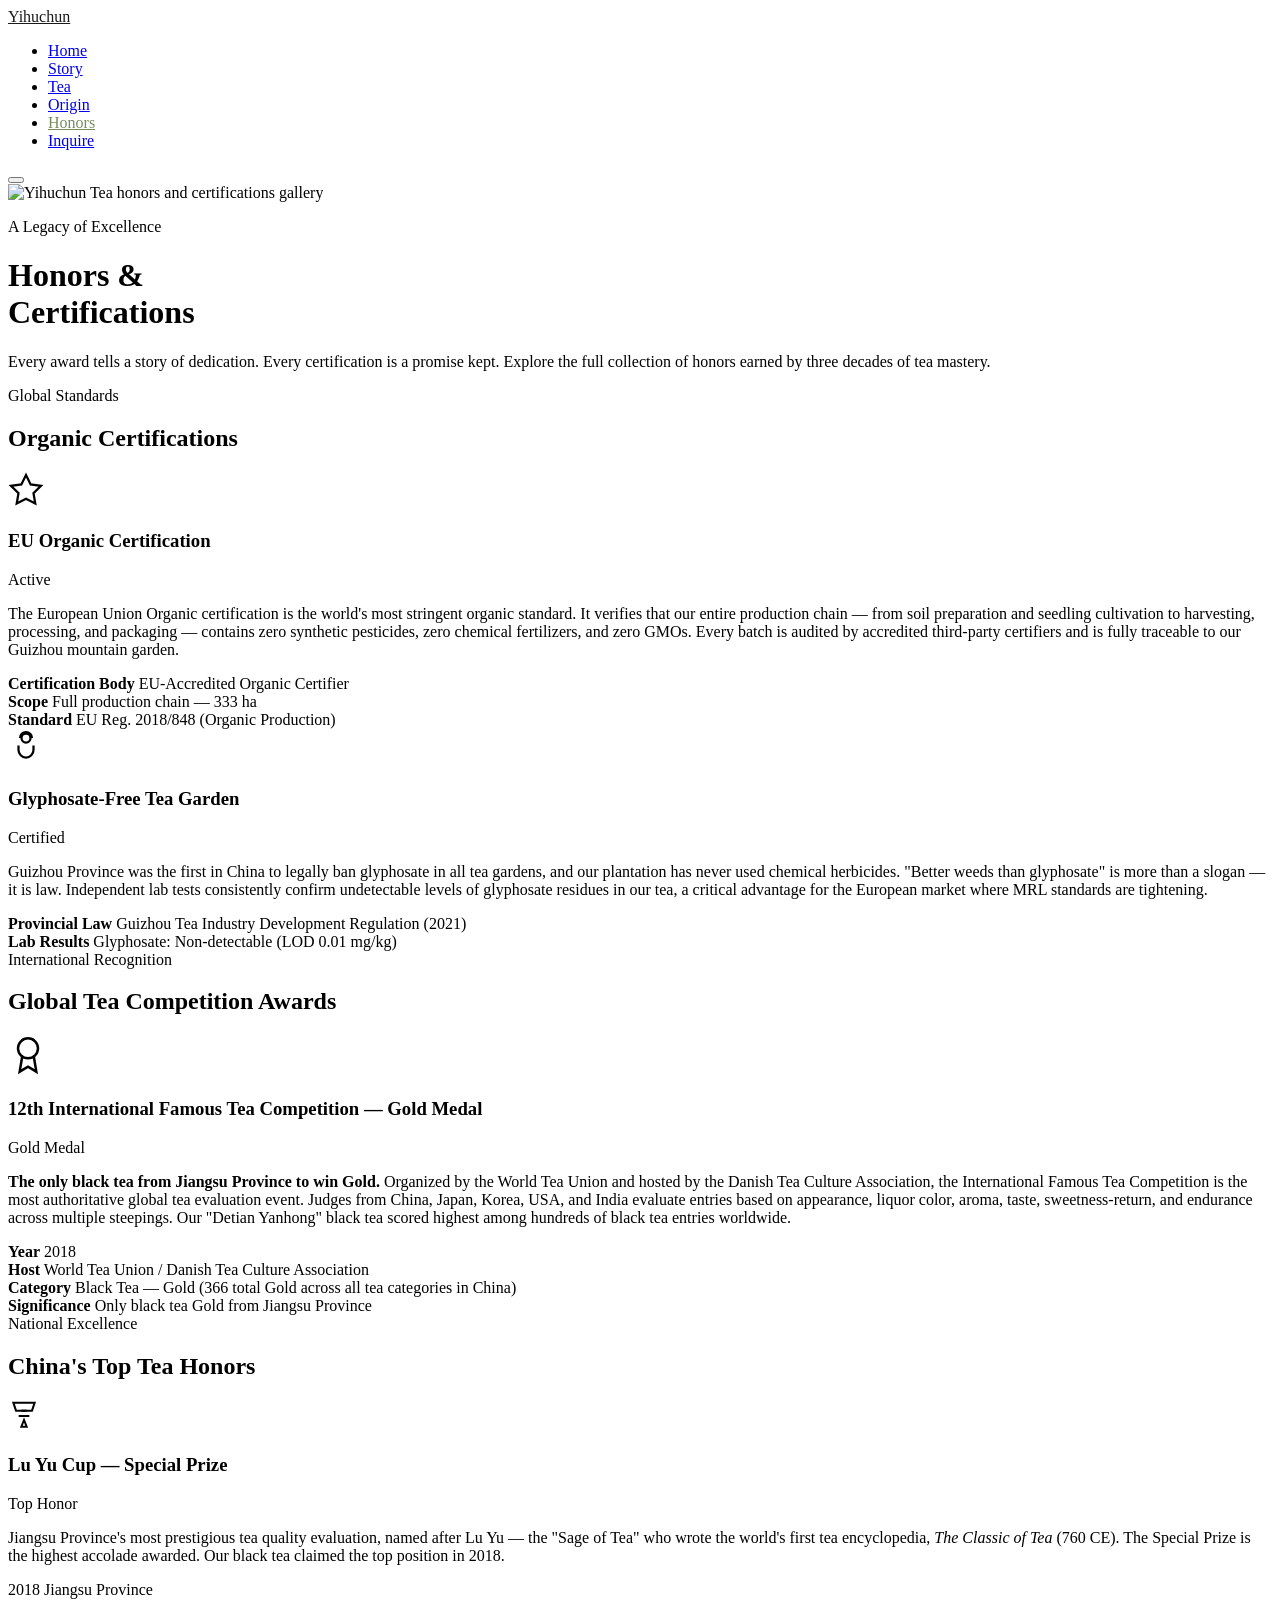
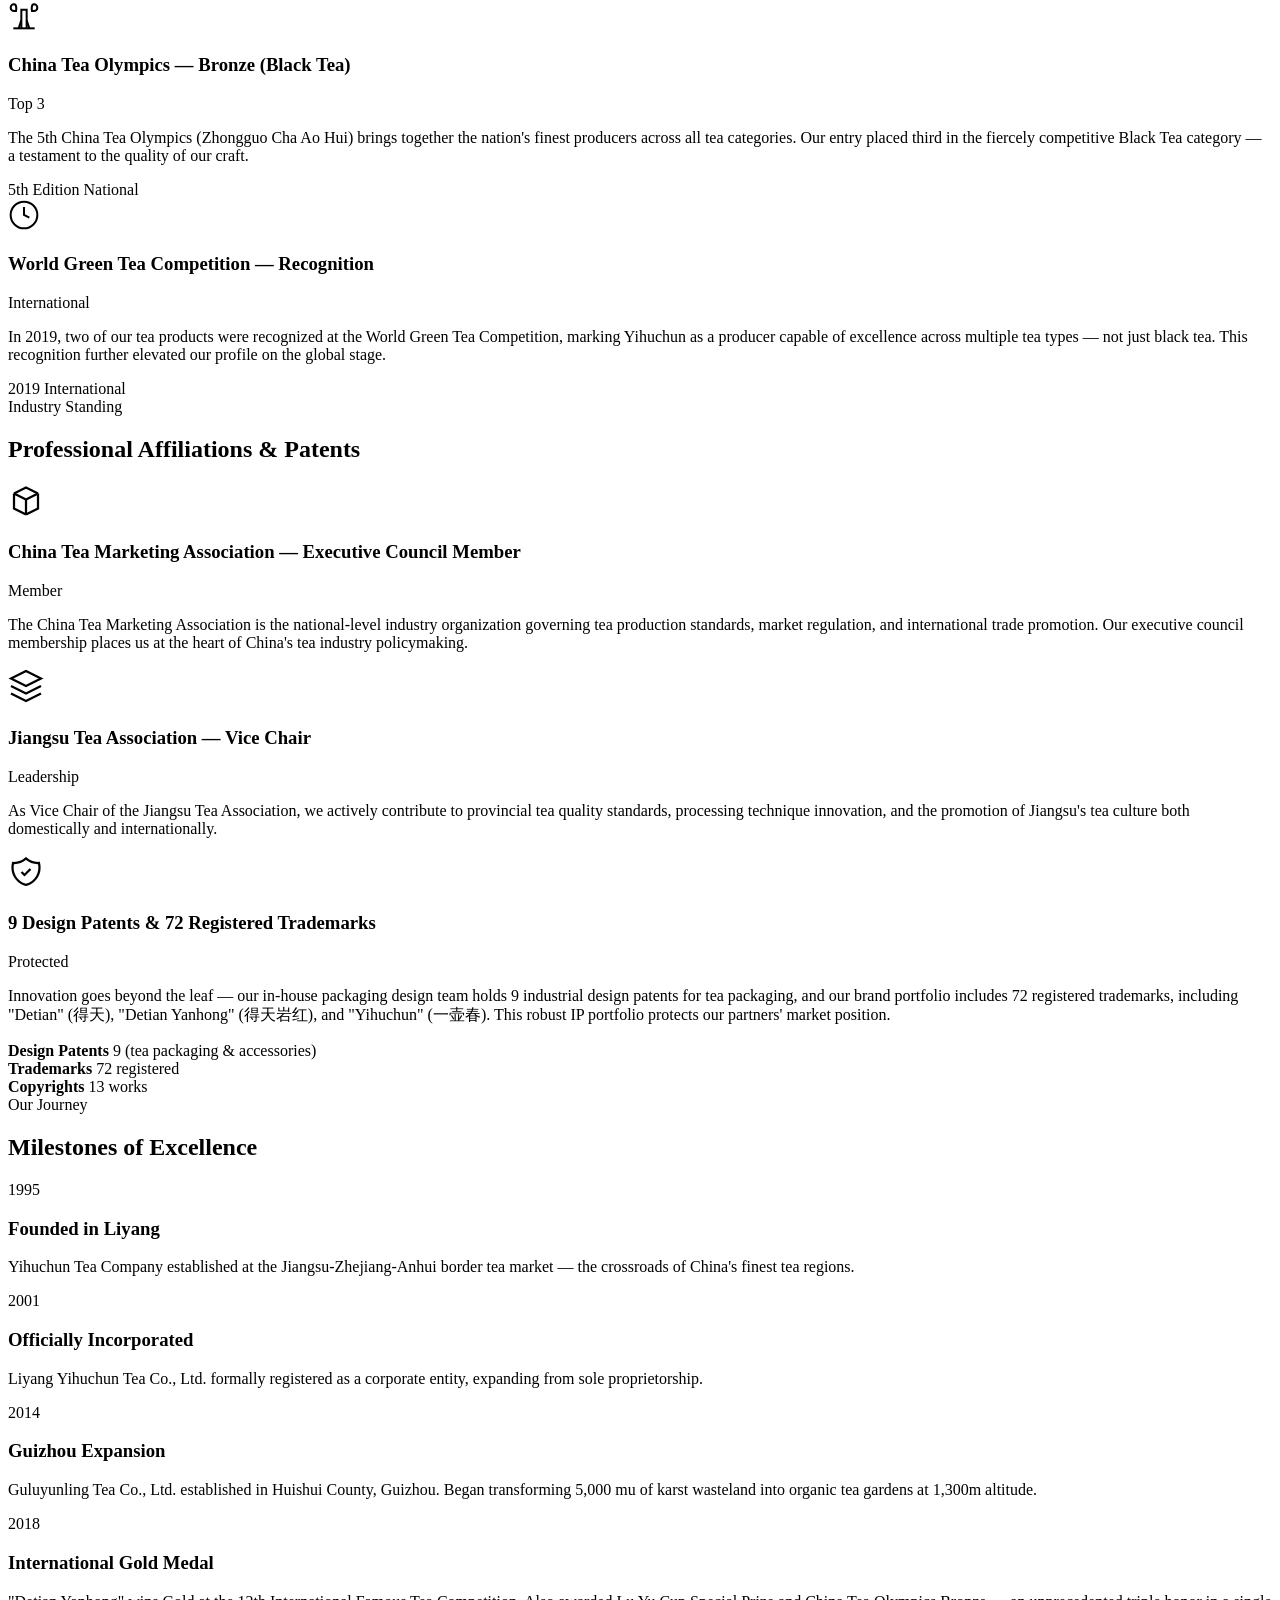
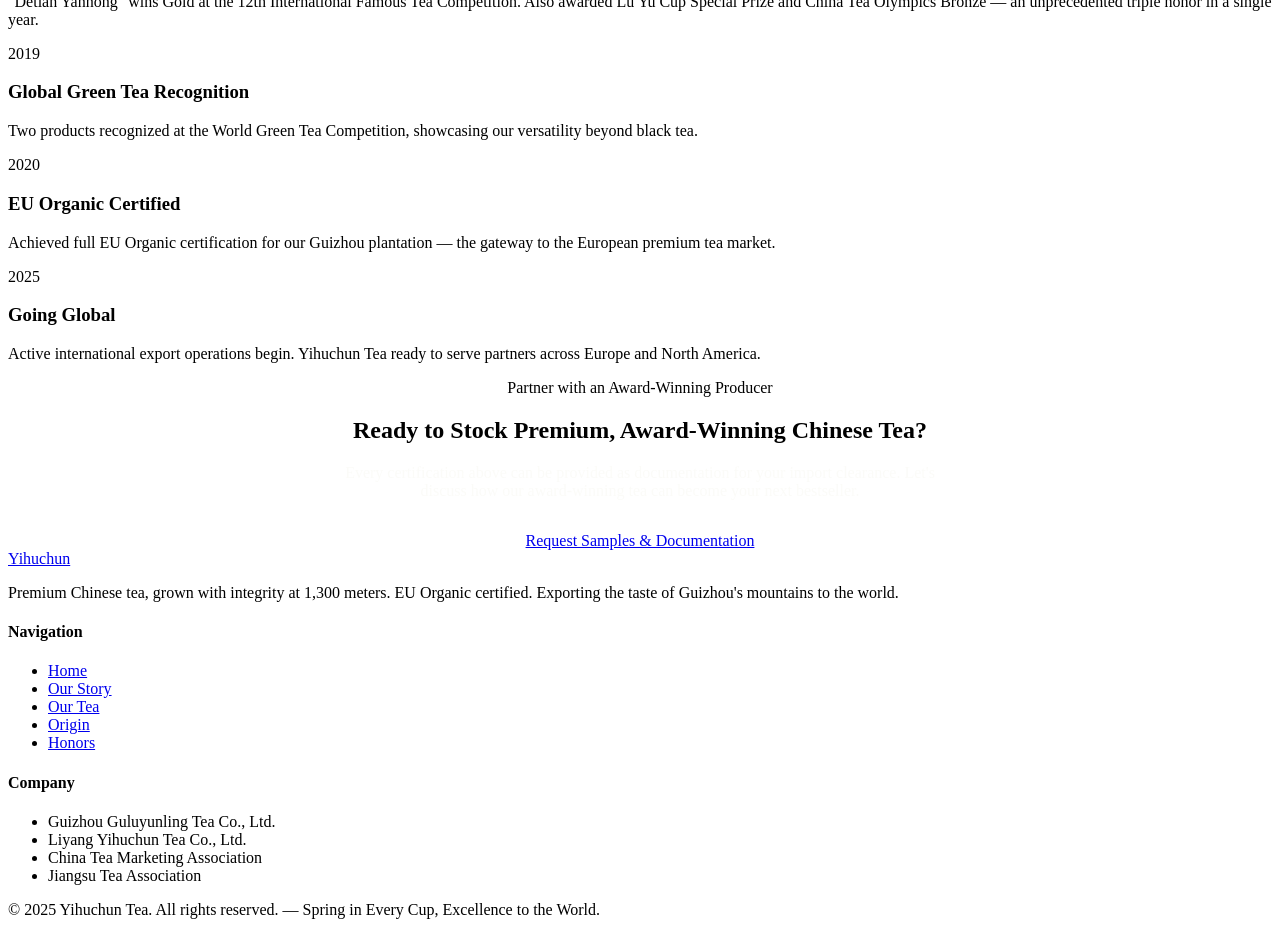
==== honors.html @ a0cab7ed "Add honors page" ====
<!DOCTYPE html>
<html lang="en">
<head>
  <meta charset="UTF-8">
  <meta name="viewport" content="width=device-width, initial-scale=1.0">
  <meta name="description" content="Yihuchun Tea — Honors, Certifications, and Awards. EU Organic certified, International Gold Medal winner, and more.">
  <title>Honors & Certifications | Yihuchun Tea</title>
  <link rel="preconnect" href="https://fonts.googleapis.com">
  <link rel="preconnect" href="https://fonts.gstatic.com" crossorigin>
  <link href="https://fonts.googleapis.com/css2?family=Cormorant+Garamond:ital,wght@0,400;0,600;0,700;1,400&family=Outfit:wght@300;400;500;600&display=swap" rel="stylesheet">
  <link rel="stylesheet" href="css/styles.css">
  <link rel="stylesheet" href="css/honors.css">
</head>
<body class="page-honors">

  <!-- Navigation -->
  <nav class="nav scrolled" id="nav">
    <div class="nav-inner">
      <a href="index.html" class="nav-logo" style="color:#1a1a18;">Yihuchun</a>
      <ul class="nav-links">
        <li><a href="index.html">Home</a></li>
        <li><a href="index.html#story">Story</a></li>
        <li><a href="index.html#product">Tea</a></li>
        <li><a href="index.html#origin">Origin</a></li>
        <li><a href="honors.html" style="color:#788c5d;">Honors</a></li>
        <li><a href="index.html#contact" class="nav-cta">Inquire</a></li>
      </ul>
      <button class="nav-toggle" id="navToggle" aria-label="Toggle menu" style="--toggle-color:#1a1a18;">
        <span></span><span></span><span></span>
      </button>
    </div>
  </nav>

  <!-- Page Header -->
  <header class="honors-hero">
    <div class="honors-hero-bg">
      <img src="assets/images/honors-gallery.jpg" alt="Yihuchun Tea honors and certifications gallery" class="honors-hero-img">
    </div>
    <div class="honors-hero-overlay"></div>
    <div class="container honors-hero-content">
      <p class="section-label light">A Legacy of Excellence</p>
      <h1>Honors &amp;<br>Certifications</h1>
      <p class="honors-hero-sub">Every award tells a story of dedication. Every certification is a promise kept. Explore the full collection of honors earned by three decades of tea mastery.</p>
    </div>
  </header>

  <!-- Section 1: Organic Certifications -->
  <section class="section">
    <div class="container">
      <div class="section-label">Global Standards</div>
      <h2 class="section-title">Organic Certifications</h2>

      <div class="honor-detail">
        <div class="honor-detail-badge badge-eu">
          <svg width="36" height="36" viewBox="0 0 24 24" fill="none" stroke="currentColor" stroke-width="1.5"><path d="M12 2l3.09 6.26L22 9.27l-5 4.87 1.18 6.88L12 17.77l-6.18 3.25L7 14.14 2 9.27l6.91-1.01L12 2z"/></svg>
        </div>
        <div class="honor-detail-body">
          <div class="honor-detail-header">
            <h3>EU Organic Certification</h3>
            <span class="honor-status active">Active</span>
          </div>
          <p class="honor-detail-desc">The European Union Organic certification is the world's most stringent organic standard. It verifies that our entire production chain — from soil preparation and seedling cultivation to harvesting, processing, and packaging — contains zero synthetic pesticides, zero chemical fertilizers, and zero GMOs. Every batch is audited by accredited third-party certifiers and is fully traceable to our Guizhou mountain garden.</p>
          <div class="honor-detail-meta">
            <div class="honor-meta-item">
              <strong>Certification Body</strong>
              <span>EU-Accredited Organic Certifier</span>
            </div>
            <div class="honor-meta-item">
              <strong>Scope</strong>
              <span>Full production chain — 333 ha</span>
            </div>
            <div class="honor-meta-item">
              <strong>Standard</strong>
              <span>EU Reg. 2018/848 (Organic Production)</span>
            </div>
          </div>
        </div>
      </div>

      <div class="honor-detail">
        <div class="honor-detail-badge badge-leaf">
          <svg width="36" height="36" viewBox="0 0 24 24" fill="none" stroke="currentColor" stroke-width="1.5"><path d="M7 11v3a5 5 0 005 5v0a5 5 0 005-5v-3"/><path d="M12 19v0"/><circle cx="12" cy="6" r="3"/><path d="M8 6c0-2.2 1.8-4 4-4s4 1.8 4 4"/></svg>
        </div>
        <div class="honor-detail-body">
          <div class="honor-detail-header">
            <h3>Glyphosate-Free Tea Garden</h3>
            <span class="honor-status active">Certified</span>
          </div>
          <p class="honor-detail-desc">Guizhou Province was the first in China to legally ban glyphosate in all tea gardens, and our plantation has never used chemical herbicides. "Better weeds than glyphosate" is more than a slogan — it is law. Independent lab tests consistently confirm undetectable levels of glyphosate residues in our tea, a critical advantage for the European market where MRL standards are tightening.</p>
          <div class="honor-detail-meta">
            <div class="honor-meta-item">
              <strong>Provincial Law</strong>
              <span>Guizhou Tea Industry Development Regulation (2021)</span>
            </div>
            <div class="honor-meta-item">
              <strong>Lab Results</strong>
              <span>Glyphosate: Non-detectable (LOD 0.01 mg/kg)</span>
            </div>
          </div>
        </div>
      </div>
    </div>
  </section>

  <!-- Section 2: International Awards -->
  <section class="section section-alt">
    <div class="container">
      <div class="section-label">International Recognition</div>
      <h2 class="section-title">Global Tea Competition Awards</h2>

      <div class="honor-detail honor-detail-featured">
        <div class="honor-detail-badge badge-gold-lg">
          <svg width="40" height="40" viewBox="0 0 24 24" fill="none" stroke="currentColor" stroke-width="1.5"><circle cx="12" cy="8" r="6"/><path d="M15.477 12.89L17 22l-5-3-5 3 1.523-9.11"/></svg>
        </div>
        <div class="honor-detail-body">
          <div class="honor-detail-header">
            <h3>12th International Famous Tea Competition — Gold Medal</h3>
            <span class="honor-status gold">Gold Medal</span>
          </div>
          <p class="honor-detail-desc"><strong>The only black tea from Jiangsu Province to win Gold.</strong> Organized by the World Tea Union and hosted by the Danish Tea Culture Association, the International Famous Tea Competition is the most authoritative global tea evaluation event. Judges from China, Japan, Korea, USA, and India evaluate entries based on appearance, liquor color, aroma, taste, sweetness-return, and endurance across multiple steepings. Our "Detian Yanhong" black tea scored highest among hundreds of black tea entries worldwide.</p>
          <div class="honor-detail-meta">
            <div class="honor-meta-item">
              <strong>Year</strong>
              <span>2018</span>
            </div>
            <div class="honor-meta-item">
              <strong>Host</strong>
              <span>World Tea Union / Danish Tea Culture Association</span>
            </div>
            <div class="honor-meta-item">
              <strong>Category</strong>
              <span>Black Tea — Gold (366 total Gold across all tea categories in China)</span>
            </div>
            <div class="honor-meta-item">
              <strong>Significance</strong>
              <span>Only black tea Gold from Jiangsu Province</span>
            </div>
          </div>
        </div>
      </div>
    </div>
  </section>

  <!-- Section 3: National Awards -->
  <section class="section">
    <div class="container">
      <div class="section-label">National Excellence</div>
      <h2 class="section-title">China's Top Tea Honors</h2>

      <div class="honors-grid">
        <!-- Lu Yu Cup -->
        <div class="honor-card">
          <div class="honor-card-icon jade">
            <svg width="32" height="32" viewBox="0 0 24 24" fill="none" stroke="currentColor" stroke-width="1.5"><path d="M12 15l-2 5h4l-2-5z"/><path d="M8 12h8"/><path d="M10 8h4"/><path d="M20 2H4l2 6h12l2-6z"/></svg>
          </div>
          <h3>Lu Yu Cup — Special Prize</h3>
          <div class="honor-card-badge">Top Honor</div>
          <p>Jiangsu Province's most prestigious tea quality evaluation, named after Lu Yu — the "Sage of Tea" who wrote the world's first tea encyclopedia, <em>The Classic of Tea</em> (760 CE). The Special Prize is the highest accolade awarded. Our black tea claimed the top position in 2018.</p>
          <div class="honor-card-footer">
            <span>2018</span>
            <span>Jiangsu Province</span>
          </div>
        </div>

        <!-- China Tea Olympics -->
        <div class="honor-card">
          <div class="honor-card-icon bronze">
            <svg width="32" height="32" viewBox="0 0 24 24" fill="none" stroke="currentColor" stroke-width="1.5"><path d="M6 9H4.5a2.5 2.5 0 010-5C7 4 6 9 6 9z"/><path d="M18 9h1.5a2.5 2.5 0 000-5C17 4 18 9 18 9z"/><path d="M4 22h16"/><path d="M10 22V8h4v14"/><path d="M8 22l2-6"/><path d="M16 22l-2-6"/></svg>
          </div>
          <h3>China Tea Olympics — Bronze (Black Tea)</h3>
          <div class="honor-card-badge">Top 3</div>
          <p>The 5th China Tea Olympics (Zhongguo Cha Ao Hui) brings together the nation's finest producers across all tea categories. Our entry placed third in the fiercely competitive Black Tea category — a testament to the quality of our craft.</p>
          <div class="honor-card-footer">
            <span>5th Edition</span>
            <span>National</span>
          </div>
        </div>

        <!-- World Green Tea Competition -->
        <div class="honor-card">
          <div class="honor-card-icon gold">
            <svg width="32" height="32" viewBox="0 0 24 24" fill="none" stroke="currentColor" stroke-width="1.5"><circle cx="12" cy="12" r="10"/><path d="M12 6v6l4 2"/></svg>
          </div>
          <h3>World Green Tea Competition — Recognition</h3>
          <div class="honor-card-badge">International</div>
          <p>In 2019, two of our tea products were recognized at the World Green Tea Competition, marking Yihuchun as a producer capable of excellence across multiple tea types — not just black tea. This recognition further elevated our profile on the global stage.</p>
          <div class="honor-card-footer">
            <span>2019</span>
            <span>International</span>
          </div>
        </div>
      </div>
    </div>
  </section>

  <!-- Section 4: Industry & Institution -->
  <section class="section section-alt">
    <div class="container">
      <div class="section-label">Industry Standing</div>
      <h2 class="section-title">Professional Affiliations & Patents</h2>

      <div class="honor-detail">
        <div class="honor-detail-badge badge-gold">
          <svg width="36" height="36" viewBox="0 0 24 24" fill="none" stroke="currentColor" stroke-width="1.5"><path d="M20 7l-8-4-8 4m16 0l-8 4m8-4v10l-8 4m0-10L4 7m8 4v10M4 7v10l8 4"/></svg>
        </div>
        <div class="honor-detail-body">
          <div class="honor-detail-header">
            <h3>China Tea Marketing Association — Executive Council Member</h3>
            <span class="honor-status active">Member</span>
          </div>
          <p class="honor-detail-desc">The China Tea Marketing Association is the national-level industry organization governing tea production standards, market regulation, and international trade promotion. Our executive council membership places us at the heart of China's tea industry policymaking.</p>
        </div>
      </div>

      <div class="honor-detail">
        <div class="honor-detail-badge badge-gold">
          <svg width="36" height="36" viewBox="0 0 24 24" fill="none" stroke="currentColor" stroke-width="1.5"><path d="M12 2L2 7l10 5 10-5-10-5z"/><path d="M2 17l10 5 10-5"/><path d="M2 12l10 5 10-5"/></svg>
        </div>
        <div class="honor-detail-body">
          <div class="honor-detail-header">
            <h3>Jiangsu Tea Association — Vice Chair</h3>
            <span class="honor-status active">Leadership</span>
          </div>
          <p class="honor-detail-desc">As Vice Chair of the Jiangsu Tea Association, we actively contribute to provincial tea quality standards, processing technique innovation, and the promotion of Jiangsu's tea culture both domestically and internationally.</p>
        </div>
      </div>

      <div class="honor-detail">
        <div class="honor-detail-badge badge-bronze">
          <svg width="36" height="36" viewBox="0 0 24 24" fill="none" stroke="currentColor" stroke-width="1.5"><path d="M9 12l2 2 4-4m5.618-4.016A11.955 11.955 0 0112 2.944a11.955 11.955 0 01-8.618 3.04A12.02 12.02 0 003 9c0 5.591 3.824 10.29 9 11.622 5.176-1.332 9-6.03 9-11.622 0-1.042-.133-2.052-.382-3.016z"/></svg>
        </div>
        <div class="honor-detail-body">
          <div class="honor-detail-header">
            <h3>9 Design Patents &amp; 72 Registered Trademarks</h3>
            <span class="honor-status active">Protected</span>
          </div>
          <p class="honor-detail-desc">Innovation goes beyond the leaf — our in-house packaging design team holds 9 industrial design patents for tea packaging, and our brand portfolio includes 72 registered trademarks, including "Detian" (得天), "Detian Yanhong" (得天岩红), and "Yihuchun" (一壶春). This robust IP portfolio protects our partners' market position.</p>
          <div class="honor-detail-meta">
            <div class="honor-meta-item">
              <strong>Design Patents</strong>
              <span>9 (tea packaging &amp; accessories)</span>
            </div>
            <div class="honor-meta-item">
              <strong>Trademarks</strong>
              <span>72 registered</span>
            </div>
            <div class="honor-meta-item">
              <strong>Copyrights</strong>
              <span>13 works</span>
            </div>
          </div>
        </div>
      </div>
    </div>
  </section>

  <!-- Section 5: Recognition Timeline -->
  <section class="section">
    <div class="container">
      <div class="section-label">Our Journey</div>
      <h2 class="section-title">Milestones of Excellence</h2>

      <div class="timeline">
        <div class="timeline-item">
          <div class="timeline-year">1995</div>
          <div class="timeline-dot"></div>
          <div class="timeline-content">
            <h3>Founded in Liyang</h3>
            <p>Yihuchun Tea Company established at the Jiangsu-Zhejiang-Anhui border tea market — the crossroads of China's finest tea regions.</p>
          </div>
        </div>
        <div class="timeline-item">
          <div class="timeline-year">2001</div>
          <div class="timeline-dot"></div>
          <div class="timeline-content">
            <h3>Officially Incorporated</h3>
            <p>Liyang Yihuchun Tea Co., Ltd. formally registered as a corporate entity, expanding from sole proprietorship.</p>
          </div>
        </div>
        <div class="timeline-item">
          <div class="timeline-year">2014</div>
          <div class="timeline-dot"></div>
          <div class="timeline-content">
            <h3>Guizhou Expansion</h3>
            <p>Guluyunling Tea Co., Ltd. established in Huishui County, Guizhou. Began transforming 5,000 mu of karst wasteland into organic tea gardens at 1,300m altitude.</p>
          </div>
        </div>
        <div class="timeline-item">
          <div class="timeline-year">2018</div>
          <div class="timeline-dot dot-gold"></div>
          <div class="timeline-content highlight">
            <h3>International Gold Medal</h3>
            <p>"Detian Yanhong" wins Gold at the 12th International Famous Tea Competition. Also awarded Lu Yu Cup Special Prize and China Tea Olympics Bronze — an unprecedented triple honor in a single year.</p>
          </div>
        </div>
        <div class="timeline-item">
          <div class="timeline-year">2019</div>
          <div class="timeline-dot"></div>
          <div class="timeline-content">
            <h3>Global Green Tea Recognition</h3>
            <p>Two products recognized at the World Green Tea Competition, showcasing our versatility beyond black tea.</p>
          </div>
        </div>
        <div class="timeline-item">
          <div class="timeline-year">2020</div>
          <div class="timeline-dot dot-green"></div>
          <div class="timeline-content highlight">
            <h3>EU Organic Certified</h3>
            <p>Achieved full EU Organic certification for our Guizhou plantation — the gateway to the European premium tea market.</p>
          </div>
        </div>
        <div class="timeline-item">
          <div class="timeline-year">2025</div>
          <div class="timeline-dot"></div>
          <div class="timeline-content">
            <h3>Going Global</h3>
            <p>Active international export operations begin. Yihuchun Tea ready to serve partners across Europe and North America.</p>
          </div>
        </div>
      </div>
    </div>
  </section>

  <!-- CTA -->
  <section class="section section-dark">
    <div class="container" style="text-align:center;">
      <div class="section-label light">Partner with an Award-Winning Producer</div>
      <h2 class="section-title light" style="max-width:none;">Ready to Stock Premium, Award-Winning Chinese Tea?</h2>
      <p style="color:rgba(250,249,245,0.7); max-width:600px; margin:0 auto 2rem;">Every certification above can be provided as documentation for your import clearance. Let's discuss how our award-winning tea can become your next bestseller.</p>
      <a href="index.html#contact" class="btn btn-primary">Request Samples & Documentation</a>
    </div>
  </section>

  <!-- Footer -->
  <footer class="footer">
    <div class="container">
      <div class="footer-grid">
        <div class="footer-brand">
          <a href="index.html" class="footer-logo">Yihuchun</a>
          <p>Premium Chinese tea, grown with integrity at 1,300 meters. EU Organic certified. Exporting the taste of Guizhou's mountains to the world.</p>
        </div>
        <div class="footer-links">
          <h4>Navigation</h4>
          <ul>
            <li><a href="index.html">Home</a></li>
            <li><a href="index.html#story">Our Story</a></li>
            <li><a href="index.html#product">Our Tea</a></li>
            <li><a href="index.html#origin">Origin</a></li>
            <li><a href="honors.html">Honors</a></li>
          </ul>
        </div>
        <div class="footer-links">
          <h4>Company</h4>
          <ul>
            <li>Guizhou Guluyunling Tea Co., Ltd.</li>
            <li>Liyang Yihuchun Tea Co., Ltd.</li>
            <li>China Tea Marketing Association</li>
            <li>Jiangsu Tea Association</li>
          </ul>
        </div>
      </div>
      <div class="footer-bottom">
        <p>&copy; 2025 Yihuchun Tea. All rights reserved. &mdash; Spring in Every Cup, Excellence to the World.</p>
      </div>
    </div>
  </footer>

  <script src="js/main.js"></script>
</body>
</html>
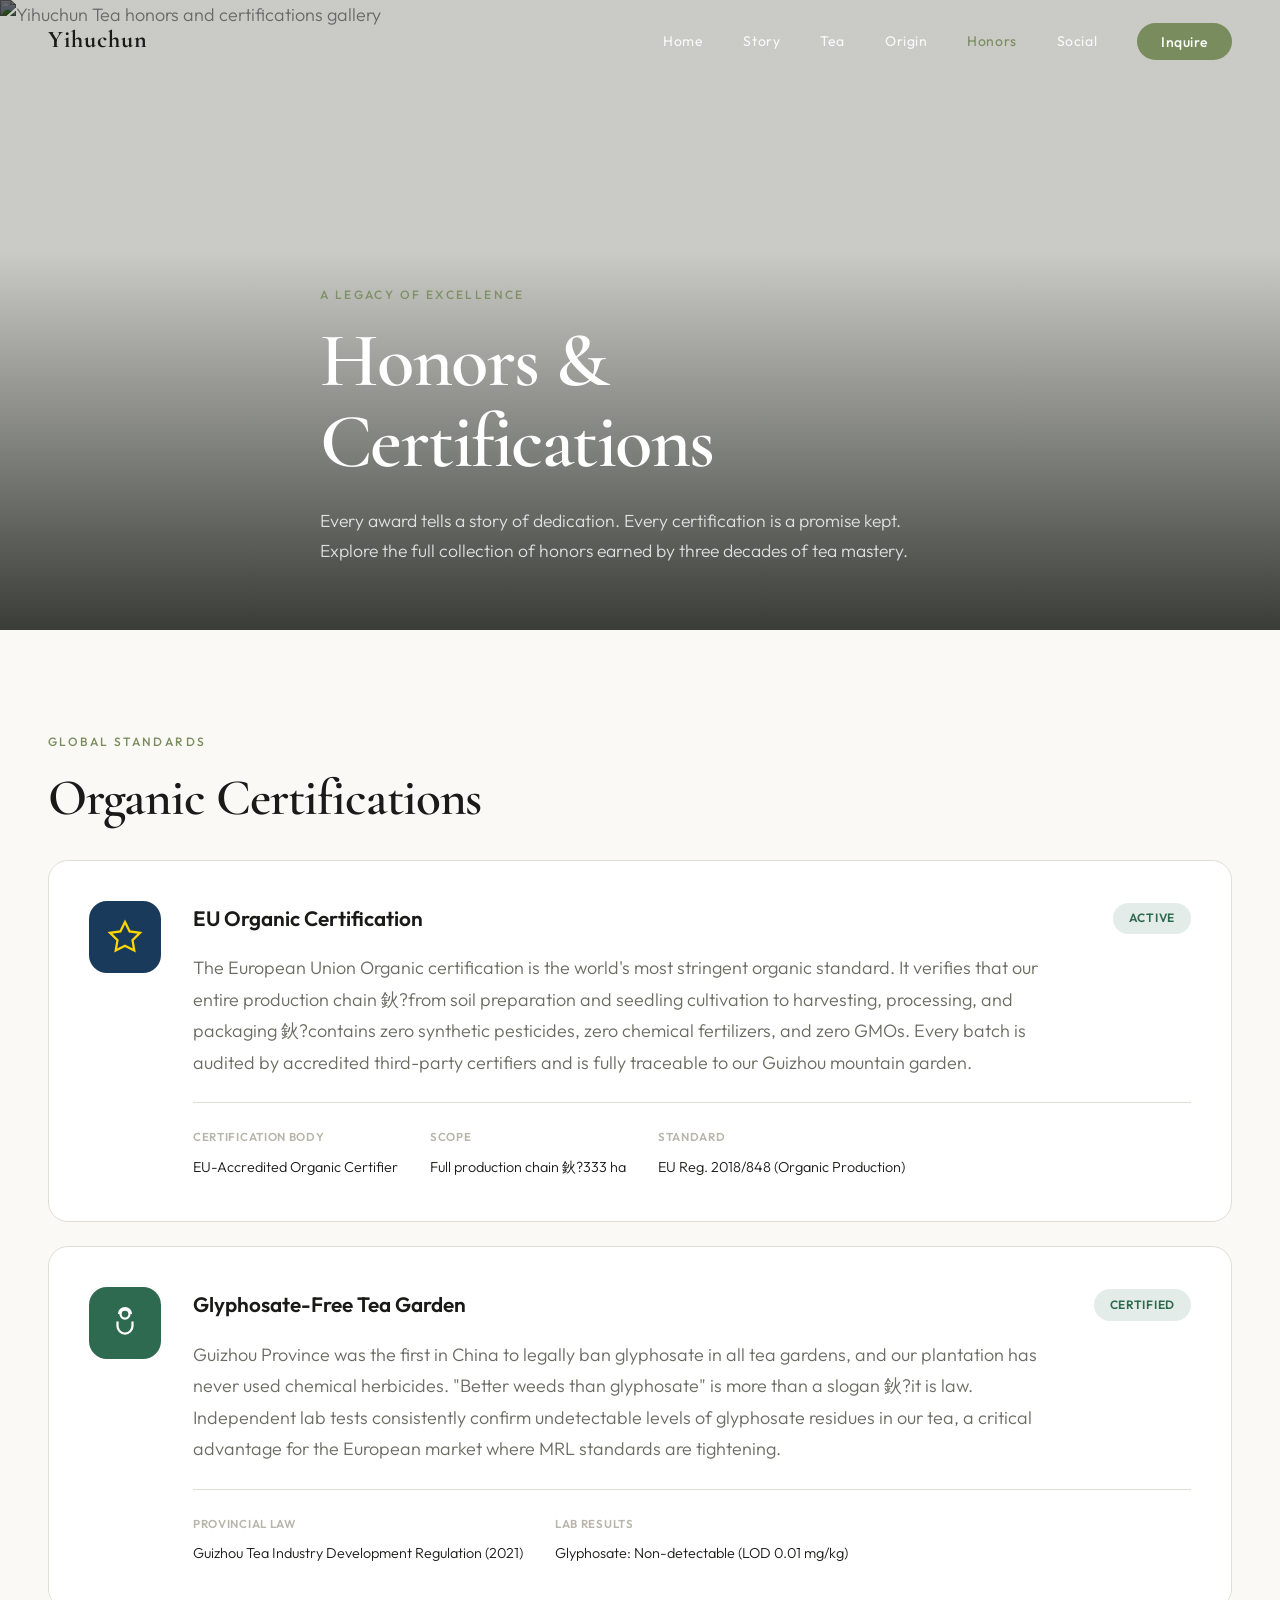
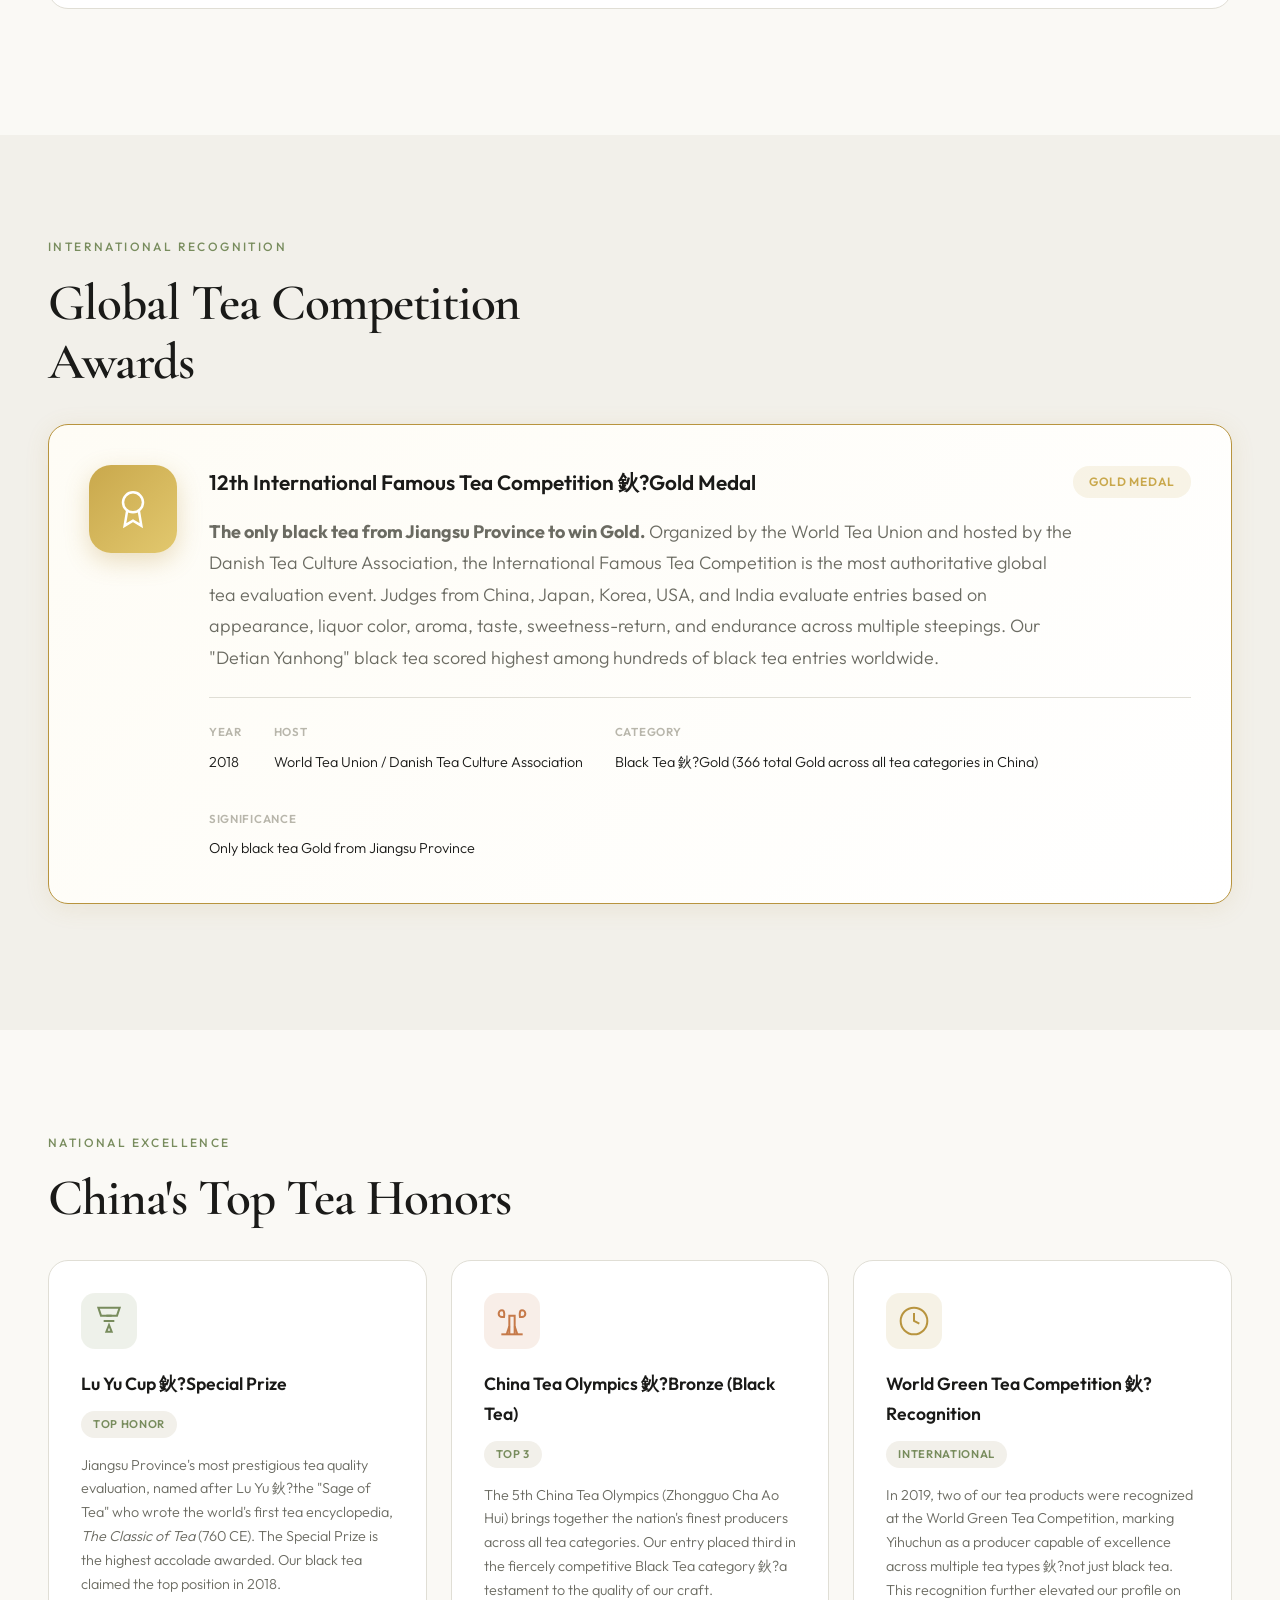
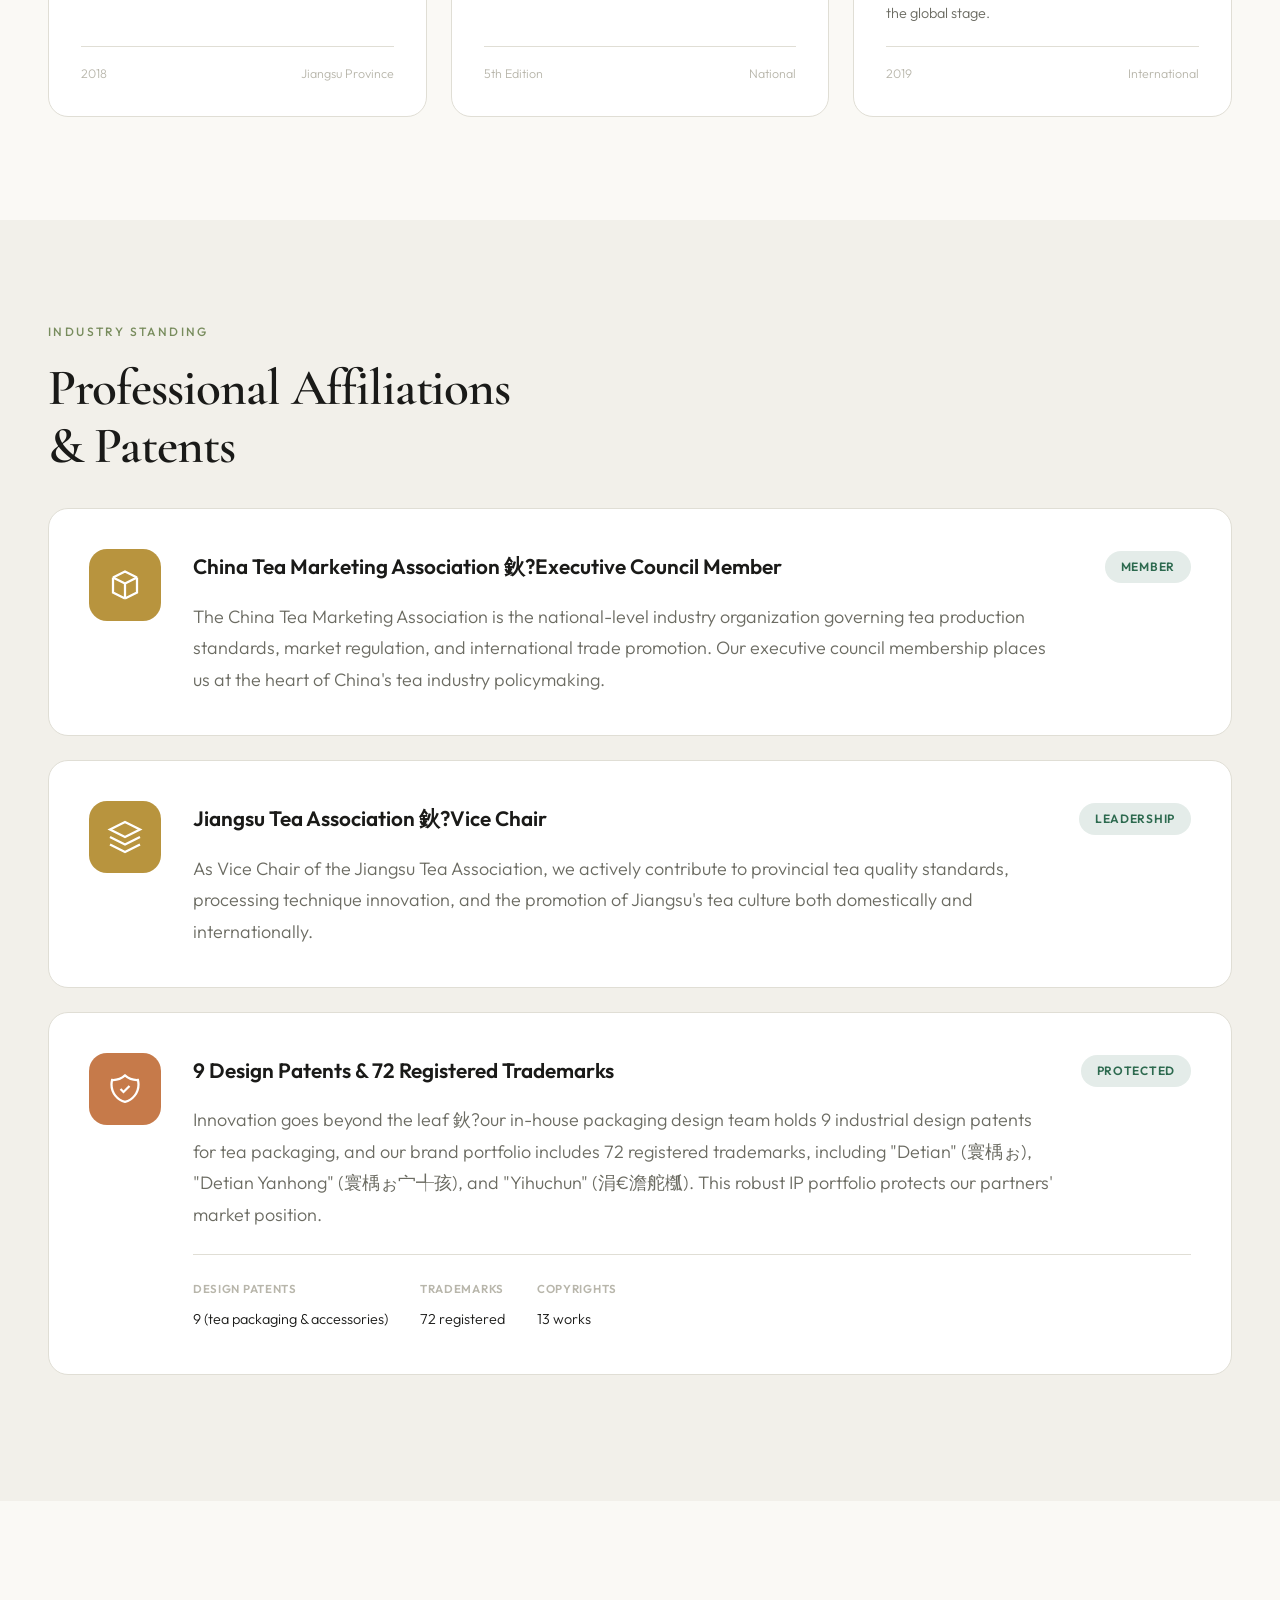
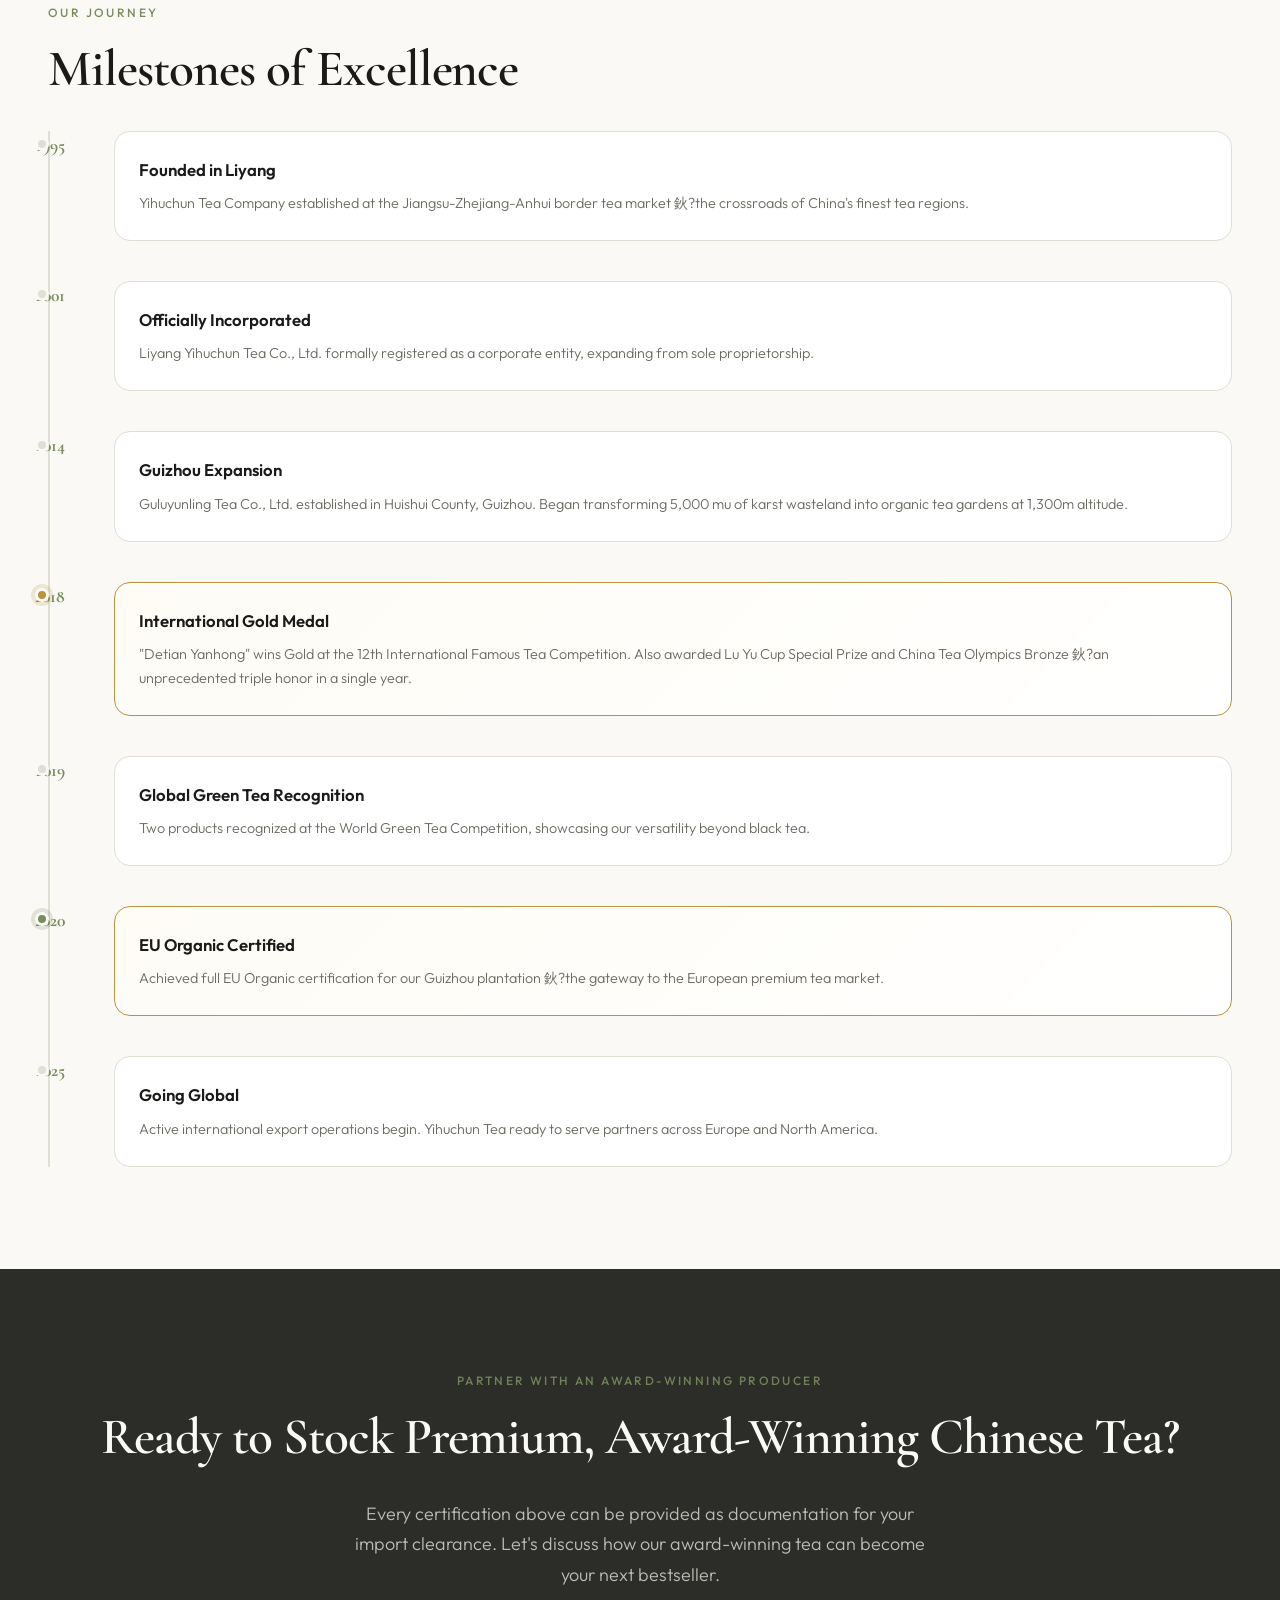
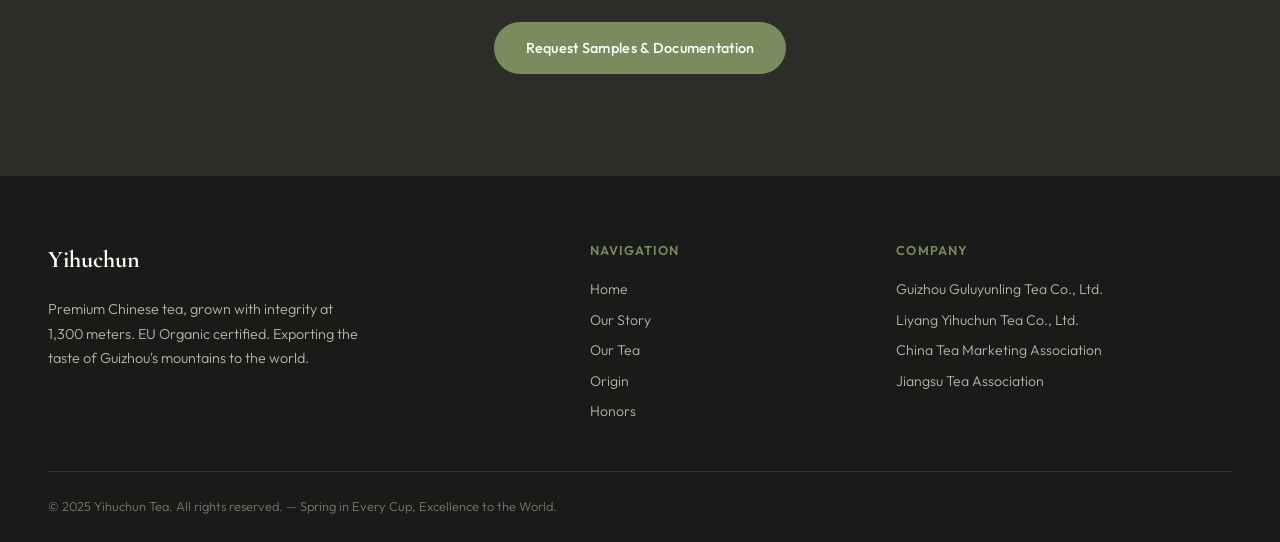
==== commit 9fb3b7f5: "Update honors.html" ====
--- a/honors.html
+++ b/honors.html
@@ -1,9 +1,9 @@
-<!DOCTYPE html>
+﻿<!DOCTYPE html>
 <html lang="en">
 <head>
   <meta charset="UTF-8">
   <meta name="viewport" content="width=device-width, initial-scale=1.0">
-  <meta name="description" content="Yihuchun Tea — Honors, Certifications, and Awards. EU Organic certified, International Gold Medal winner, and more.">
+  <meta name="description" content="Yihuchun Tea 鈥?Honors, Certifications, and Awards. EU Organic certified, International Gold Medal winner, and more.">
   <title>Honors & Certifications | Yihuchun Tea</title>
   <link rel="preconnect" href="https://fonts.googleapis.com">
   <link rel="preconnect" href="https://fonts.gstatic.com" crossorigin>
@@ -23,6 +23,7 @@
         <li><a href="index.html#product">Tea</a></li>
         <li><a href="index.html#origin">Origin</a></li>
         <li><a href="honors.html" style="color:#788c5d;">Honors</a></li>
+        <li><a href="social.html">Social</a></li>
         <li><a href="index.html#contact" class="nav-cta">Inquire</a></li>
       </ul>
       <button class="nav-toggle" id="navToggle" aria-label="Toggle menu" style="--toggle-color:#1a1a18;">
@@ -34,7 +35,7 @@
   <!-- Page Header -->
   <header class="honors-hero">
     <div class="honors-hero-bg">
-      <img src="assets/images/honors-gallery.jpg" alt="Yihuchun Tea honors and certifications gallery" class="honors-hero-img">
+      <img src="assets/images/honors-gallery-v2.jpg" alt="Yihuchun Tea honors and certifications gallery" class="honors-hero-img">
     </div>
     <div class="honors-hero-overlay"></div>
     <div class="container honors-hero-content">
@@ -59,7 +60,7 @@
             <h3>EU Organic Certification</h3>
             <span class="honor-status active">Active</span>
           </div>
-          <p class="honor-detail-desc">The European Union Organic certification is the world's most stringent organic standard. It verifies that our entire production chain — from soil preparation and seedling cultivation to harvesting, processing, and packaging — contains zero synthetic pesticides, zero chemical fertilizers, and zero GMOs. Every batch is audited by accredited third-party certifiers and is fully traceable to our Guizhou mountain garden.</p>
+          <p class="honor-detail-desc">The European Union Organic certification is the world's most stringent organic standard. It verifies that our entire production chain 鈥?from soil preparation and seedling cultivation to harvesting, processing, and packaging 鈥?contains zero synthetic pesticides, zero chemical fertilizers, and zero GMOs. Every batch is audited by accredited third-party certifiers and is fully traceable to our Guizhou mountain garden.</p>
           <div class="honor-detail-meta">
             <div class="honor-meta-item">
               <strong>Certification Body</strong>
@@ -67,7 +68,7 @@
             </div>
             <div class="honor-meta-item">
               <strong>Scope</strong>
-              <span>Full production chain — 333 ha</span>
+              <span>Full production chain 鈥?333 ha</span>
             </div>
             <div class="honor-meta-item">
               <strong>Standard</strong>
@@ -86,7 +87,7 @@
             <h3>Glyphosate-Free Tea Garden</h3>
             <span class="honor-status active">Certified</span>
           </div>
-          <p class="honor-detail-desc">Guizhou Province was the first in China to legally ban glyphosate in all tea gardens, and our plantation has never used chemical herbicides. "Better weeds than glyphosate" is more than a slogan — it is law. Independent lab tests consistently confirm undetectable levels of glyphosate residues in our tea, a critical advantage for the European market where MRL standards are tightening.</p>
+          <p class="honor-detail-desc">Guizhou Province was the first in China to legally ban glyphosate in all tea gardens, and our plantation has never used chemical herbicides. "Better weeds than glyphosate" is more than a slogan 鈥?it is law. Independent lab tests consistently confirm undetectable levels of glyphosate residues in our tea, a critical advantage for the European market where MRL standards are tightening.</p>
           <div class="honor-detail-meta">
             <div class="honor-meta-item">
               <strong>Provincial Law</strong>
@@ -114,7 +115,7 @@
         </div>
         <div class="honor-detail-body">
           <div class="honor-detail-header">
-            <h3>12th International Famous Tea Competition — Gold Medal</h3>
+            <h3>12th International Famous Tea Competition 鈥?Gold Medal</h3>
             <span class="honor-status gold">Gold Medal</span>
           </div>
           <p class="honor-detail-desc"><strong>The only black tea from Jiangsu Province to win Gold.</strong> Organized by the World Tea Union and hosted by the Danish Tea Culture Association, the International Famous Tea Competition is the most authoritative global tea evaluation event. Judges from China, Japan, Korea, USA, and India evaluate entries based on appearance, liquor color, aroma, taste, sweetness-return, and endurance across multiple steepings. Our "Detian Yanhong" black tea scored highest among hundreds of black tea entries worldwide.</p>
@@ -129,7 +130,7 @@
             </div>
             <div class="honor-meta-item">
               <strong>Category</strong>
-              <span>Black Tea — Gold (366 total Gold across all tea categories in China)</span>
+              <span>Black Tea 鈥?Gold (366 total Gold across all tea categories in China)</span>
             </div>
             <div class="honor-meta-item">
               <strong>Significance</strong>
@@ -153,9 +154,9 @@
           <div class="honor-card-icon jade">
             <svg width="32" height="32" viewBox="0 0 24 24" fill="none" stroke="currentColor" stroke-width="1.5"><path d="M12 15l-2 5h4l-2-5z"/><path d="M8 12h8"/><path d="M10 8h4"/><path d="M20 2H4l2 6h12l2-6z"/></svg>
           </div>
-          <h3>Lu Yu Cup — Special Prize</h3>
+          <h3>Lu Yu Cup 鈥?Special Prize</h3>
           <div class="honor-card-badge">Top Honor</div>
-          <p>Jiangsu Province's most prestigious tea quality evaluation, named after Lu Yu — the "Sage of Tea" who wrote the world's first tea encyclopedia, <em>The Classic of Tea</em> (760 CE). The Special Prize is the highest accolade awarded. Our black tea claimed the top position in 2018.</p>
+          <p>Jiangsu Province's most prestigious tea quality evaluation, named after Lu Yu 鈥?the "Sage of Tea" who wrote the world's first tea encyclopedia, <em>The Classic of Tea</em> (760 CE). The Special Prize is the highest accolade awarded. Our black tea claimed the top position in 2018.</p>
           <div class="honor-card-footer">
             <span>2018</span>
             <span>Jiangsu Province</span>
@@ -167,9 +168,9 @@
           <div class="honor-card-icon bronze">
             <svg width="32" height="32" viewBox="0 0 24 24" fill="none" stroke="currentColor" stroke-width="1.5"><path d="M6 9H4.5a2.5 2.5 0 010-5C7 4 6 9 6 9z"/><path d="M18 9h1.5a2.5 2.5 0 000-5C17 4 18 9 18 9z"/><path d="M4 22h16"/><path d="M10 22V8h4v14"/><path d="M8 22l2-6"/><path d="M16 22l-2-6"/></svg>
           </div>
-          <h3>China Tea Olympics — Bronze (Black Tea)</h3>
+          <h3>China Tea Olympics 鈥?Bronze (Black Tea)</h3>
           <div class="honor-card-badge">Top 3</div>
-          <p>The 5th China Tea Olympics (Zhongguo Cha Ao Hui) brings together the nation's finest producers across all tea categories. Our entry placed third in the fiercely competitive Black Tea category — a testament to the quality of our craft.</p>
+          <p>The 5th China Tea Olympics (Zhongguo Cha Ao Hui) brings together the nation's finest producers across all tea categories. Our entry placed third in the fiercely competitive Black Tea category 鈥?a testament to the quality of our craft.</p>
           <div class="honor-card-footer">
             <span>5th Edition</span>
             <span>National</span>
@@ -181,9 +182,9 @@
           <div class="honor-card-icon gold">
             <svg width="32" height="32" viewBox="0 0 24 24" fill="none" stroke="currentColor" stroke-width="1.5"><circle cx="12" cy="12" r="10"/><path d="M12 6v6l4 2"/></svg>
           </div>
-          <h3>World Green Tea Competition — Recognition</h3>
+          <h3>World Green Tea Competition 鈥?Recognition</h3>
           <div class="honor-card-badge">International</div>
-          <p>In 2019, two of our tea products were recognized at the World Green Tea Competition, marking Yihuchun as a producer capable of excellence across multiple tea types — not just black tea. This recognition further elevated our profile on the global stage.</p>
+          <p>In 2019, two of our tea products were recognized at the World Green Tea Competition, marking Yihuchun as a producer capable of excellence across multiple tea types 鈥?not just black tea. This recognition further elevated our profile on the global stage.</p>
           <div class="honor-card-footer">
             <span>2019</span>
             <span>International</span>
@@ -205,7 +206,7 @@
         </div>
         <div class="honor-detail-body">
           <div class="honor-detail-header">
-            <h3>China Tea Marketing Association — Executive Council Member</h3>
+            <h3>China Tea Marketing Association 鈥?Executive Council Member</h3>
             <span class="honor-status active">Member</span>
           </div>
           <p class="honor-detail-desc">The China Tea Marketing Association is the national-level industry organization governing tea production standards, market regulation, and international trade promotion. Our executive council membership places us at the heart of China's tea industry policymaking.</p>
@@ -218,7 +219,7 @@
         </div>
         <div class="honor-detail-body">
           <div class="honor-detail-header">
-            <h3>Jiangsu Tea Association — Vice Chair</h3>
+            <h3>Jiangsu Tea Association 鈥?Vice Chair</h3>
             <span class="honor-status active">Leadership</span>
           </div>
           <p class="honor-detail-desc">As Vice Chair of the Jiangsu Tea Association, we actively contribute to provincial tea quality standards, processing technique innovation, and the promotion of Jiangsu's tea culture both domestically and internationally.</p>
@@ -234,7 +235,7 @@
             <h3>9 Design Patents &amp; 72 Registered Trademarks</h3>
             <span class="honor-status active">Protected</span>
           </div>
-          <p class="honor-detail-desc">Innovation goes beyond the leaf — our in-house packaging design team holds 9 industrial design patents for tea packaging, and our brand portfolio includes 72 registered trademarks, including "Detian" (得天), "Detian Yanhong" (得天岩红), and "Yihuchun" (一壶春). This robust IP portfolio protects our partners' market position.</p>
+          <p class="honor-detail-desc">Innovation goes beyond the leaf 鈥?our in-house packaging design team holds 9 industrial design patents for tea packaging, and our brand portfolio includes 72 registered trademarks, including "Detian" (寰楀ぉ), "Detian Yanhong" (寰楀ぉ宀╃孩), and "Yihuchun" (涓€澹舵槬). This robust IP portfolio protects our partners' market position.</p>
           <div class="honor-detail-meta">
             <div class="honor-meta-item">
               <strong>Design Patents</strong>
@@ -266,7 +267,7 @@
           <div class="timeline-dot"></div>
           <div class="timeline-content">
             <h3>Founded in Liyang</h3>
-            <p>Yihuchun Tea Company established at the Jiangsu-Zhejiang-Anhui border tea market — the crossroads of China's finest tea regions.</p>
+            <p>Yihuchun Tea Company established at the Jiangsu-Zhejiang-Anhui border tea market 鈥?the crossroads of China's finest tea regions.</p>
           </div>
         </div>
         <div class="timeline-item">
@@ -290,7 +291,7 @@
           <div class="timeline-dot dot-gold"></div>
           <div class="timeline-content highlight">
             <h3>International Gold Medal</h3>
-            <p>"Detian Yanhong" wins Gold at the 12th International Famous Tea Competition. Also awarded Lu Yu Cup Special Prize and China Tea Olympics Bronze — an unprecedented triple honor in a single year.</p>
+            <p>"Detian Yanhong" wins Gold at the 12th International Famous Tea Competition. Also awarded Lu Yu Cup Special Prize and China Tea Olympics Bronze 鈥?an unprecedented triple honor in a single year.</p>
           </div>
         </div>
         <div class="timeline-item">
@@ -306,7 +307,7 @@
           <div class="timeline-dot dot-green"></div>
           <div class="timeline-content highlight">
             <h3>EU Organic Certified</h3>
-            <p>Achieved full EU Organic certification for our Guizhou plantation — the gateway to the European premium tea market.</p>
+            <p>Achieved full EU Organic certification for our Guizhou plantation 鈥?the gateway to the European premium tea market.</p>
           </div>
         </div>
         <div class="timeline-item">
--- a/css/styles.css
+++ b/css/styles.css
@@ -0,0 +1,1175 @@
+/* ===== CSS Custom Properties ===== */
+:root {
+  /* Colors */
+  --color-bg: #faf9f5;
+  --color-bg-alt: #f2f0ea;
+  --color-dark: #1a1a18;
+  --color-dark-alt: #2c2c28;
+  --color-mid: #6b6b62;
+  --color-light: #b8b6ab;
+  --color-accent: #788c5d;
+  --color-accent-warm: #c67a4a;
+  --color-gold: #b8943e;
+  --color-white: #ffffff;
+  --color-border: #e0ded5;
+  --color-scrollbar-thumb: #c4c0b4;
+  --color-scrollbar-track: transparent;
+
+  /* Typography */
+  --font-display: 'Cormorant Garamond', Georgia, 'Times New Roman', serif;
+  --font-body: 'Outfit', -apple-system, BlinkMacSystemFont, 'Segoe UI', sans-serif;
+
+  /* Spacing */
+  --container-max: 1280px;
+  --section-pad: clamp(4rem, 8vw, 8rem);
+  --gap: clamp(1.5rem, 3vw, 3rem);
+}
+
+/* ===== Custom Scrollbar ===== */
+::-webkit-scrollbar {
+  width: 8px;
+  height: 8px;
+}
+
+::-webkit-scrollbar-track {
+  background: var(--color-scrollbar-track);
+}
+
+::-webkit-scrollbar-thumb {
+  background: var(--color-scrollbar-thumb);
+  border-radius: 4px;
+  transition: background 0.3s;
+}
+
+::-webkit-scrollbar-thumb:hover {
+  background: #a8a498;
+}
+
+/* Firefox scrollbar */
+html {
+  scrollbar-width: thin;
+  scrollbar-color: var(--color-scrollbar-thumb) var(--color-scrollbar-track);
+}
+
+/* ===== Reset & Base ===== */
+*, *::before, *::after { box-sizing: border-box; margin: 0; padding: 0; }
+
+html {
+  scroll-behavior: smooth;
+  scroll-padding-top: 5rem;
+}
+
+body {
+  font-family: var(--font-body);
+  font-weight: 300;
+  font-size: clamp(1rem, 1.5vw, 1.125rem);
+  line-height: 1.7;
+  color: var(--color-dark);
+  background: var(--color-bg);
+  -webkit-font-smoothing: antialiased;
+  -moz-osx-font-smoothing: grayscale;
+}
+
+img { display: block; max-width: 100%; height: auto; }
+a { text-decoration: none; color: inherit; }
+ul { list-style: none; }
+
+/* ===== Container ===== */
+.container {
+  max-width: var(--container-max);
+  margin-inline: auto;
+  padding-inline: clamp(1.5rem, 4vw, 3rem);
+}
+
+/* ===== Section Base ===== */
+.section {
+  padding-block: var(--section-pad);
+}
+
+.section-alt {
+  background: var(--color-bg-alt);
+}
+
+.section-dark {
+  background: var(--color-dark-alt);
+  color: var(--color-bg);
+}
+
+.section-label {
+  font-family: var(--font-body);
+  font-size: 0.75rem;
+  font-weight: 500;
+  text-transform: uppercase;
+  letter-spacing: 0.2em;
+  color: var(--color-accent);
+  margin-bottom: 1rem;
+}
+
+.section-label.light {
+  color: var(--color-accent);
+  opacity: 0.9;
+}
+
+.section-title {
+  font-family: var(--font-display);
+  font-size: clamp(2rem, 4vw, 3.25rem);
+  font-weight: 600;
+  line-height: 1.15;
+  letter-spacing: -0.02em;
+  color: inherit;
+  margin-bottom: 2rem;
+  max-width: 20ch;
+}
+
+.section-title.light {
+  color: var(--color-bg);
+}
+
+/* ===== Navigation ===== */
+.nav {
+  position: fixed;
+  top: 0;
+  left: 0;
+  right: 0;
+  z-index: 100;
+  padding: 1.25rem 0;
+  transition: all 0.35s cubic-bezier(0.16, 1, 0.3, 1);
+}
+
+.nav.scrolled {
+  background: rgba(250, 249, 245, 0.92);
+  backdrop-filter: blur(12px);
+  -webkit-backdrop-filter: blur(12px);
+  box-shadow: 0 1px 0 rgba(0,0,0,0.06);
+  padding: 0.75rem 0;
+}
+
+.nav-inner {
+  max-width: var(--container-max);
+  margin-inline: auto;
+  padding-inline: clamp(1.5rem, 4vw, 3rem);
+  display: flex;
+  align-items: center;
+  justify-content: space-between;
+}
+
+.nav-logo {
+  font-family: var(--font-display);
+  font-size: 1.5rem;
+  font-weight: 700;
+  color: var(--color-white);
+  letter-spacing: 0.04em;
+  transition: color 0.3s;
+}
+
+.nav.scrolled .nav-logo {
+  color: var(--color-dark);
+}
+
+.nav-links {
+  display: flex;
+  align-items: center;
+  gap: 2.5rem;
+}
+
+.nav-links a {
+  font-size: 0.875rem;
+  font-weight: 400;
+  color: rgba(255,255,255,0.9);
+  letter-spacing: 0.04em;
+  transition: color 0.3s;
+}
+
+.nav.scrolled .nav-links a {
+  color: var(--color-mid);
+}
+
+.nav-links a:hover {
+  color: var(--color-accent);
+}
+
+.nav-cta {
+  background: var(--color-accent);
+  color: var(--color-white) !important;
+  padding: 0.6rem 1.5rem;
+  border-radius: 100px;
+  font-weight: 500 !important;
+  transition: background 0.3s, transform 0.2s !important;
+}
+
+.nav-cta:hover {
+  background: #6b7d52;
+  transform: translateY(-1px);
+}
+
+.nav-toggle {
+  display: none;
+  flex-direction: column;
+  gap: 5px;
+  background: none;
+  border: none;
+  cursor: pointer;
+  padding: 4px;
+}
+
+.nav-toggle span {
+  display: block;
+  width: 24px;
+  height: 2px;
+  background: var(--color-white);
+  transition: all 0.3s;
+}
+
+.nav.scrolled .nav-toggle span {
+  background: var(--color-dark);
+}
+
+/* ===== Hero ===== */
+.hero {
+  position: relative;
+  min-height: 100dvh;
+  display: flex;
+  align-items: center;
+  justify-content: center;
+  overflow: hidden;
+  color: var(--color-white);
+}
+
+.hero-bg {
+  position: absolute;
+  inset: 0;
+  z-index: 0;
+}
+
+.hero-img {
+  width: 100%;
+  height: 100%;
+  object-fit: cover;
+  filter: brightness(0.92) saturate(1.05);
+}
+
+.hero-overlay {
+  position: absolute;
+  inset: 0;
+  z-index: 1;
+  background: 
+    linear-gradient(180deg, rgba(10,14,8,0.25) 0%, rgba(10,14,8,0.05) 50%, rgba(10,14,8,0.18) 100%);
+}
+
+.hero-content {
+  position: relative;
+  z-index: 2;
+  text-align: center;
+  max-width: 800px;
+  padding-inline: 1.5rem;
+  padding-top: 3rem;
+}
+
+.hero-tagline {
+  font-size: 0.85rem;
+  font-weight: 500;
+  text-transform: uppercase;
+  letter-spacing: 0.3em;
+  color: #c8dca8;
+  margin-bottom: 1.5rem;
+  text-shadow: 0 1px 4px rgba(0,0,0,0.25);
+}
+
+.hero-title {
+  font-family: var(--font-display);
+  font-size: clamp(2.75rem, 7vw, 5.5rem);
+  font-weight: 600;
+  line-height: 1.05;
+  letter-spacing: -0.02em;
+  margin-bottom: 1.5rem;
+}
+
+.hero-subtitle {
+  font-size: clamp(1rem, 1.5vw, 1.2rem);
+  font-weight: 300;
+  line-height: 1.7;
+  max-width: 600px;
+  margin-inline: auto;
+  margin-bottom: 2.5rem;
+  opacity: 0.9;
+}
+
+.hero-actions {
+  display: flex;
+  gap: 1rem;
+  justify-content: center;
+  flex-wrap: wrap;
+}
+
+.hero-scroll {
+  position: absolute;
+  bottom: 2rem;
+  left: 50%;
+  transform: translateX(-50%);
+  z-index: 2;
+  display: flex;
+  flex-direction: column;
+  align-items: center;
+  gap: 0.5rem;
+  font-size: 0.7rem;
+  font-weight: 400;
+  text-transform: uppercase;
+  letter-spacing: 0.2em;
+  color: rgba(255,255,255,0.72);
+}
+
+.scroll-dot {
+  animation: scrollDot 2s cubic-bezier(0.16, 1, 0.3, 1) infinite;
+}
+
+@keyframes scrollDot {
+  0%, 100% { transform: translateY(0); opacity: 1; }
+  50% { transform: translateY(8px); opacity: 0.2; }
+}
+
+/* ===== Buttons ===== */
+.btn {
+  display: inline-block;
+  font-family: var(--font-body);
+  font-size: 0.9rem;
+  font-weight: 500;
+  padding: 0.85rem 2rem;
+  border-radius: 100px;
+  transition: all 0.3s cubic-bezier(0.16, 1, 0.3, 1);
+  cursor: pointer;
+  border: none;
+  letter-spacing: 0.02em;
+}
+
+.btn-primary {
+  background: var(--color-accent);
+  color: var(--color-white);
+}
+
+.btn-primary:hover {
+  background: #6b7d52;
+  transform: translateY(-2px);
+  box-shadow: 0 8px 24px rgba(120, 140, 93, 0.35);
+}
+
+.btn-outline {
+  color: var(--color-white);
+  border: 1.5px solid rgba(255,255,255,0.5);
+  background: transparent;
+}
+
+.btn-outline:hover {
+  border-color: var(--color-white);
+  background: rgba(255,255,255,0.1);
+}
+
+.btn-full { width: 100%; }
+
+/* ===== Story Section ===== */
+.story-grid {
+  display: grid;
+  grid-template-columns: 1.3fr 0.7fr;
+  gap: var(--gap);
+  align-items: start;
+}
+
+.story-visual {
+  display: flex;
+  flex-direction: column;
+  align-items: flex-end;
+  gap: 1rem;
+  position: sticky;
+  top: 6rem;
+}
+
+.story-lead {
+  font-family: var(--font-display);
+  font-size: 1.35rem;
+  font-style: italic;
+  line-height: 1.55;
+  color: var(--color-accent-warm);
+  margin-bottom: 1.5rem;
+}
+
+.story-text p {
+  margin-bottom: 1rem;
+  color: var(--color-mid);
+}
+
+.story-metrics {
+  display: grid;
+  grid-template-columns: repeat(4, 1fr);
+  gap: 1.5rem;
+  margin-top: 2.5rem;
+  padding-top: 2rem;
+  border-top: 1px solid var(--color-border);
+}
+
+.metric {
+  text-align: center;
+}
+
+.metric-value {
+  display: block;
+  font-family: var(--font-display);
+  font-size: 2rem;
+  font-weight: 700;
+  color: var(--color-accent);
+  line-height: 1;
+}
+
+.metric-label {
+  display: block;
+  font-size: 0.75rem;
+  color: var(--color-mid);
+  margin-top: 0.35rem;
+  letter-spacing: 0.03em;
+}
+
+
+
+.story-card {
+  background: var(--color-white);
+  border: 1px solid var(--color-border);
+  border-radius: 1rem;
+  padding: 1.5rem;
+  transition: transform 0.3s, box-shadow 0.3s;
+}
+
+.story-card:hover {
+  transform: translateY(-2px);
+  box-shadow: 0 8px 32px rgba(0,0,0,0.06);
+}
+
+.story-card-icon {
+  font-family: var(--font-display);
+  font-size: 1.25rem;
+  font-weight: 700;
+  color: var(--color-accent);
+  margin-bottom: 0.5rem;
+}
+
+.story-card p {
+  font-size: 0.9rem;
+  color: var(--color-mid);
+  line-height: 1.55;
+}
+
+/* ===== Founder Portrait ===== */
+.founder-portrait-wrap {
+  position: relative;
+  border-radius: 1.25rem;
+  overflow: hidden;
+  aspect-ratio: 3 / 4;
+  max-width: 360px;
+  width: 100%;
+}
+
+.founder-portrait {
+  width: 100%;
+  height: 100%;
+  object-fit: cover;
+  object-position: center 15%;
+  transition: transform 0.6s cubic-bezier(0.16, 1, 0.3, 1);
+}
+
+.founder-portrait-wrap:hover .founder-portrait {
+  transform: scale(1.03);
+}
+
+.founder-caption {
+  position: absolute;
+  bottom: 0;
+  left: 0;
+  right: 0;
+  padding: 1.5rem 1.25rem;
+  background: linear-gradient(transparent, rgba(0,0,0,0.7));
+  color: var(--color-white);
+}
+
+.founder-caption strong {
+  display: block;
+  font-family: var(--font-display);
+  font-size: 1.25rem;
+  font-weight: 600;
+  margin-bottom: 0.15rem;
+}
+
+.founder-caption span {
+  font-size: 0.78rem;
+  font-weight: 300;
+  opacity: 0.8;
+  letter-spacing: 0.03em;
+}
+
+/* ===== Story Extended ===== */
+.story-extended {
+  margin-top: 2rem;
+  padding-top: 2rem;
+  border-top: 1px solid var(--color-border);
+}
+
+.story-text-full p {
+  color: var(--color-mid);
+  margin-bottom: 2rem;
+  line-height: 1.75;
+}
+
+.story-cards-row {
+  display: grid;
+  grid-template-columns: repeat(3, 1fr);
+  gap: 1rem;
+  margin-bottom: 2.5rem;
+}
+
+/* ===== Product Section ===== */
+.product-grid {
+  display: grid;
+  grid-template-columns: 0.9fr 1.1fr;
+  gap: var(--gap);
+  align-items: start;
+}
+
+.product-image-wrapper {
+  position: relative;
+  border-radius: 1.25rem;
+  overflow: hidden;
+  aspect-ratio: 1;
+}
+
+.product-image {
+  width: 100%;
+  height: 100%;
+  object-fit: cover;
+}
+
+.product-badge {
+  position: absolute;
+  top: 1rem;
+  right: 1rem;
+  background: var(--color-gold);
+  color: var(--color-white);
+  font-size: 0.75rem;
+  font-weight: 600;
+  padding: 0.4rem 1rem;
+  border-radius: 100px;
+  letter-spacing: 0.05em;
+}
+
+.product-name {
+  font-family: var(--font-display);
+  font-size: 1.75rem;
+  font-weight: 600;
+  margin-bottom: 1rem;
+}
+
+.product-desc {
+  color: var(--color-mid);
+  margin-bottom: 2rem;
+  line-height: 1.75;
+}
+
+.product-highlights {
+  display: flex;
+  flex-direction: column;
+  gap: 1.25rem;
+  margin-bottom: 2rem;
+}
+
+.highlight {
+  padding-left: 1.25rem;
+  border-left: 2px solid var(--color-accent);
+}
+
+.highlight h4 {
+  font-size: 0.95rem;
+  font-weight: 600;
+  margin-bottom: 0.25rem;
+}
+
+.highlight p {
+  font-size: 0.875rem;
+  color: var(--color-mid);
+}
+
+.product-tasting h4 {
+  font-size: 0.95rem;
+  font-weight: 600;
+  margin-bottom: 0.75rem;
+}
+
+.tasting-grid {
+  display: grid;
+  grid-template-columns: repeat(2, 1fr);
+  gap: 0.75rem;
+}
+
+.taste {
+  font-size: 0.85rem;
+  color: var(--color-mid);
+  background: var(--color-bg);
+  padding: 0.75rem 1rem;
+  border-radius: 0.75rem;
+  border: 1px solid var(--color-border);
+}
+
+.taste span {
+  display: block;
+  font-weight: 600;
+  color: var(--color-dark);
+  font-size: 0.75rem;
+  text-transform: uppercase;
+  letter-spacing: 0.06em;
+  margin-bottom: 0.2rem;
+}
+
+/* ===== Origin Section ===== */
+.origin-grid {
+  display: grid;
+  grid-template-columns: 1fr 1fr;
+  gap: var(--gap);
+  align-items: start;
+}
+
+.origin-image-wrap {
+  border-radius: 1.25rem;
+  overflow: hidden;
+  aspect-ratio: 1;
+}
+
+.origin-image {
+  width: 100%;
+  height: 100%;
+  object-fit: cover;
+}
+
+.origin-text h3 {
+  font-family: var(--font-display);
+  font-size: 1.5rem;
+  font-weight: 600;
+  margin-bottom: 1rem;
+}
+
+.origin-text p {
+  color: var(--color-mid);
+  margin-bottom: 2rem;
+}
+
+.eco-features {
+  display: flex;
+  flex-direction: column;
+  gap: 1.25rem;
+}
+
+.eco-feature {
+  display: grid;
+  grid-template-columns: auto 1fr;
+  grid-template-rows: auto auto;
+  gap: 0.25rem 1rem;
+}
+
+.eco-icon {
+  grid-row: 1 / 3;
+  width: 48px;
+  height: 48px;
+  background: var(--color-bg-alt);
+  border-radius: 12px;
+  display: flex;
+  align-items: center;
+  justify-content: center;
+  color: var(--color-accent);
+}
+
+.eco-feature strong {
+  font-size: 0.95rem;
+  font-weight: 600;
+}
+
+.eco-feature span {
+  font-size: 0.85rem;
+  color: var(--color-mid);
+}
+
+/* ===== Certifications ===== */
+.cert-grid {
+  display: grid;
+  grid-template-columns: 0.9fr 1.1fr;
+  gap: var(--gap);
+  align-items: start;
+}
+
+.cert-image-wrapper {
+  border-radius: 1.25rem;
+  overflow: hidden;
+  aspect-ratio: 1;
+}
+
+.cert-image {
+  width: 100%;
+  height: 100%;
+  object-fit: cover;
+}
+
+.cert-list {
+  display: flex;
+  flex-direction: column;
+  gap: 1.25rem;
+}
+
+.cert-item {
+  display: flex;
+  gap: 1.25rem;
+  padding: 1.25rem;
+  background: var(--color-white);
+  border-radius: 1rem;
+  border: 1px solid var(--color-border);
+  transition: transform 0.3s, box-shadow 0.3s;
+}
+
+.cert-item:hover {
+  transform: translateY(-2px);
+  box-shadow: 0 4px 20px rgba(0,0,0,0.05);
+}
+
+.cert-badge {
+  flex-shrink: 0;
+  width: 48px;
+  height: 48px;
+  border-radius: 12px;
+  display: flex;
+  align-items: center;
+  justify-content: center;
+  font-size: 0.75rem;
+  font-weight: 700;
+  letter-spacing: 0.05em;
+  background: var(--color-dark);
+  color: var(--color-bg);
+}
+
+.cert-badge.gold {
+  background: var(--color-gold);
+  color: var(--color-white);
+}
+
+.cert-badge.jade {
+  background: var(--color-accent);
+  color: var(--color-white);
+}
+
+.cert-badge.bronze {
+  background: var(--color-accent-warm);
+  color: var(--color-white);
+}
+
+.cert-info h3 {
+  font-size: 1rem;
+  font-weight: 600;
+  margin-bottom: 0.25rem;
+}
+
+.cert-info p {
+  font-size: 0.85rem;
+  color: var(--color-mid);
+}
+
+/* ===== Advantages ===== */
+.advantages-grid {
+  display: grid;
+  grid-template-columns: repeat(2, 1fr);
+  gap: 1.5rem;
+}
+
+.advantage {
+  background: var(--color-white);
+  border: 1px solid var(--color-border);
+  border-radius: 1.25rem;
+  padding: 2rem;
+  transition: transform 0.3s, box-shadow 0.3s;
+}
+
+.advantage:hover {
+  transform: translateY(-3px);
+  box-shadow: 0 12px 40px rgba(0,0,0,0.06);
+}
+
+.advantage-icon {
+  width: 56px;
+  height: 56px;
+  background: var(--color-bg-alt);
+  border-radius: 14px;
+  display: flex;
+  align-items: center;
+  justify-content: center;
+  color: var(--color-accent);
+  margin-bottom: 1.25rem;
+}
+
+.advantage h3 {
+  font-size: 1.1rem;
+  font-weight: 600;
+  margin-bottom: 0.5rem;
+}
+
+.advantage p {
+  font-size: 0.9rem;
+  color: var(--color-mid);
+  line-height: 1.65;
+}
+
+/* ===== Contact ===== */
+.contact-grid {
+  display: grid;
+  grid-template-columns: 1fr 1fr;
+  gap: var(--gap);
+}
+
+.contact-desc {
+  color: rgba(250,249,245,0.75);
+  margin-bottom: 2rem;
+  line-height: 1.75;
+}
+
+.contact-info-list {
+  display: flex;
+  flex-direction: column;
+  gap: 1rem;
+}
+
+.contact-info-item {
+  display: flex;
+  align-items: center;
+  gap: 0.75rem;
+  color: rgba(250,249,245,0.7);
+  font-size: 0.9rem;
+}
+
+.contact-info-item svg {
+  flex-shrink: 0;
+  opacity: 0.6;
+}
+
+.contact-info-item.contact-person {
+  color: rgba(250,249,245,0.95);
+  font-size: 0.95rem;
+}
+
+.contact-info-item.contact-person strong {
+  font-weight: 600;
+}
+
+.contact-info-item.contact-person svg {
+  opacity: 1;
+  color: var(--color-accent);
+}
+
+.contact-form-wrap {
+  background: var(--color-bg);
+  border-radius: 1.25rem;
+  padding: 2.5rem;
+  color: var(--color-dark);
+}
+
+.contact-form h3 {
+  font-family: var(--font-display);
+  font-size: 1.5rem;
+  font-weight: 600;
+  margin-bottom: 1.5rem;
+}
+
+.form-group {
+  margin-bottom: 1.25rem;
+}
+
+.form-group label {
+  display: block;
+  font-size: 0.8rem;
+  font-weight: 500;
+  text-transform: uppercase;
+  letter-spacing: 0.05em;
+  color: var(--color-mid);
+  margin-bottom: 0.4rem;
+}
+
+.form-group input,
+.form-group select,
+.form-group textarea {
+  width: 100%;
+  padding: 0.75rem 1rem;
+  font-family: var(--font-body);
+  font-size: 0.95rem;
+  border: 1.5px solid var(--color-border);
+  border-radius: 0.75rem;
+  background: var(--color-white);
+  color: var(--color-dark);
+  transition: border-color 0.3s;
+  outline: none;
+}
+
+.form-group input:focus,
+.form-group select:focus,
+.form-group textarea:focus {
+  border-color: var(--color-accent);
+}
+
+.form-group textarea {
+  resize: vertical;
+  min-height: 100px;
+}
+
+/* ===== Footer ===== */
+.footer {
+  background: var(--color-dark);
+  color: var(--color-bg);
+  padding: 4rem 0 1.5rem;
+}
+
+.footer-grid {
+  display: grid;
+  grid-template-columns: 1.5fr 0.8fr 1fr;
+  gap: var(--gap);
+  margin-bottom: 3rem;
+}
+
+.footer-logo {
+  font-family: var(--font-display);
+  font-size: 1.5rem;
+  font-weight: 700;
+  color: var(--color-bg);
+  display: block;
+  margin-bottom: 1rem;
+}
+
+.footer-brand p {
+  font-size: 0.9rem;
+  color: var(--color-light);
+  line-height: 1.7;
+  max-width: 320px;
+}
+
+.footer-links h4 {
+  font-size: 0.8rem;
+  font-weight: 600;
+  text-transform: uppercase;
+  letter-spacing: 0.08em;
+  color: var(--color-accent);
+  margin-bottom: 1rem;
+}
+
+.footer-links ul {
+  display: flex;
+  flex-direction: column;
+  gap: 0.5rem;
+}
+
+.footer-links li {
+  font-size: 0.88rem;
+  color: var(--color-light);
+  line-height: 1.6;
+}
+
+.footer-links a {
+  transition: color 0.3s;
+}
+
+.footer-links a:hover {
+  color: var(--color-bg);
+}
+
+.footer-bottom {
+  padding-top: 1.5rem;
+  border-top: 1px solid rgba(255,255,255,0.1);
+}
+
+.footer-bottom p {
+  font-size: 0.8rem;
+  color: var(--color-light);
+  opacity: 0.6;
+}
+
+/* ===== Cert Preview Cards (certifications section) ===== */
+.cert-preview {
+  display: grid;
+  grid-template-columns: repeat(3, 1fr);
+  gap: 1.25rem;
+  margin-bottom: 2rem;
+}
+
+.cert-preview-card {
+  background: var(--color-white);
+  border: 1px solid var(--color-border);
+  border-radius: 1rem;
+  padding: 1.75rem;
+  transition: transform 0.3s, box-shadow 0.3s;
+}
+
+.cert-preview-card:hover {
+  transform: translateY(-3px);
+  box-shadow: 0 8px 32px rgba(0,0,0,0.08);
+}
+
+.cert-preview-badge {
+  width: 56px;
+  height: 56px;
+  border-radius: 14px;
+  display: flex;
+  align-items: center;
+  justify-content: center;
+  margin-bottom: 1.25rem;
+  color: var(--color-white);
+}
+
+.cert-preview-gold .cert-preview-badge {
+  background: linear-gradient(135deg, #c9a84c, #b8943e);
+}
+
+.cert-preview-jade .cert-preview-badge {
+  background: linear-gradient(135deg, #8da56a, #788c5d);
+}
+
+.cert-preview-card h3 {
+  font-family: var(--font-display);
+  font-size: 1.2rem;
+  font-weight: 600;
+  margin-bottom: 0.6rem;
+}
+
+.cert-preview-card p {
+  font-size: 0.88rem;
+  color: var(--color-mid);
+  line-height: 1.6;
+  margin-bottom: 1rem;
+}
+
+.cert-status {
+  display: inline-block;
+  font-size: 0.7rem;
+  font-weight: 600;
+  text-transform: uppercase;
+  letter-spacing: 0.08em;
+  padding: 0.3rem 0.75rem;
+  border-radius: 100px;
+}
+
+.cert-status.certified {
+  background: #e8f0e0;
+  color: #5a7a3a;
+}
+
+.cert-status.awarded {
+  background: #fdf3e0;
+  color: #b87830;
+}
+
+.cert-cta {
+  text-align: center;
+  margin-bottom: 2.5rem;
+}
+
+.cert-gallery-preview {
+  border-radius: 1.25rem;
+  overflow: hidden;
+  max-height: 350px;
+}
+
+.cert-gallery-img {
+  width: 100%;
+  height: 100%;
+  max-height: 350px;
+  object-fit: cover;
+}
+
+/* ===== Animations ===== */
+.fade-in {
+  opacity: 0;
+  transform: translateY(24px);
+  transition: opacity 0.8s cubic-bezier(0.16, 1, 0.3, 1),
+              transform 0.8s cubic-bezier(0.16, 1, 0.3, 1);
+}
+
+.fade-in.visible {
+  opacity: 1;
+  transform: translateY(0);
+}
+
+/* ===== Responsive ===== */
+@media (max-width: 1024px) {
+  .story-grid,
+  .product-grid,
+  .origin-grid,
+  .cert-grid { grid-template-columns: 1fr; }
+
+  .advantages-grid { grid-template-columns: 1fr; }
+
+  .story-metrics { grid-template-columns: repeat(2, 1fr); }
+
+  .story-visual { order: -1; }
+
+  .story-cards-row { grid-template-columns: 1fr; }
+
+  .founder-portrait-wrap { max-width: 100%; aspect-ratio: 4/3; }
+
+  .contact-grid { grid-template-columns: 1fr; }
+
+  .footer-grid { grid-template-columns: 1fr 1fr; }
+}
+
+@media (max-width: 768px) {
+  .nav-links {
+    position: fixed;
+    top: 0;
+    right: -100%;
+    width: 280px;
+    height: 100dvh;
+    flex-direction: column;
+    background: var(--color-dark-alt);
+    padding: 5rem 2rem 2rem;
+    gap: 1.5rem;
+    transition: right 0.4s cubic-bezier(0.16, 1, 0.3, 1);
+  }
+
+  .nav-links.open {
+    right: 0;
+  }
+
+  .nav-links a {
+    font-size: 1.1rem;
+    color: var(--color-bg) !important;
+  }
+
+  .nav-cta {
+    margin-top: 0.5rem;
+  }
+
+  .nav-toggle {
+    display: flex;
+    position: relative;
+    z-index: 101;
+  }
+
+  .hero-title {
+    font-size: clamp(2rem, 10vw, 3.5rem);
+  }
+
+  .hero-actions {
+    flex-direction: column;
+    align-items: center;
+  }
+
+  .btn { width: 100%; max-width: 280px; text-align: center; }
+
+  .story-metrics { grid-template-columns: repeat(2, 1fr); gap: 1rem; }
+
+  .footer-grid { grid-template-columns: 1fr; gap: 2rem; }
+}
+
+/* Reduced Motion */
+@media (prefers-reduced-motion: reduce) {
+  .fade-in { transition: none; }
+  .scroll-dot { animation: none; }
+}
+
+/* Selection */
+::selection {
+  background: var(--color-accent);
+  color: var(--color-white);
+}
--- a/css/honors.css
+++ b/css/honors.css
@@ -0,0 +1,490 @@
+/* ===== Honors Page Styles ===== */
+
+/* Page body */
+.page-honors {
+  background: var(--color-bg);
+}
+
+/* Honors Hero */
+.honors-hero {
+  position: relative;
+  min-height: 70dvh;
+  display: flex;
+  align-items: flex-end;
+  overflow: hidden;
+  color: var(--color-white);
+}
+
+.honors-hero-bg {
+  position: absolute;
+  inset: 0;
+  z-index: 0;
+}
+
+.honors-hero-img {
+  width: 100%;
+  height: 100%;
+  object-fit: cover;
+  filter: brightness(0.5);
+}
+
+.honors-hero-overlay {
+  position: absolute;
+  inset: 0;
+  z-index: 1;
+  background: linear-gradient(0deg, rgba(10,14,8,0.8) 0%, rgba(10,14,8,0.2) 60%);
+}
+
+.honors-hero-content {
+  position: relative;
+  z-index: 2;
+  padding-bottom: 4rem;
+}
+
+.honors-hero-content h1 {
+  font-family: var(--font-display);
+  font-size: clamp(2.5rem, 6vw, 5rem);
+  font-weight: 600;
+  line-height: 1.05;
+  letter-spacing: -0.02em;
+  margin-bottom: 1.5rem;
+}
+
+.honors-hero-sub {
+  font-size: 1.1rem;
+  font-weight: 300;
+  line-height: 1.7;
+  max-width: 640px;
+  opacity: 0.8;
+}
+
+/* ===== Honor Detail Card ===== */
+.honor-detail {
+  display: flex;
+  gap: 2rem;
+  padding: 2.5rem;
+  background: var(--color-white);
+  border: 1px solid var(--color-border);
+  border-radius: 1.25rem;
+  margin-bottom: 1.5rem;
+  transition: transform 0.3s, box-shadow 0.3s;
+}
+
+.honor-detail:hover {
+  transform: translateY(-2px);
+  box-shadow: 0 12px 40px rgba(0,0,0,0.06);
+}
+
+.honor-detail-featured {
+  border-color: var(--color-gold);
+  background: linear-gradient(135deg, #fefcf5 0%, #fff 100%);
+  box-shadow: 0 4px 24px rgba(184, 148, 62, 0.12);
+}
+
+.honor-detail-badge {
+  flex-shrink: 0;
+  width: 72px;
+  height: 72px;
+  border-radius: 18px;
+  display: flex;
+  align-items: center;
+  justify-content: center;
+}
+
+.badge-eu {
+  background: #1a3a5c;
+  color: #ffd700;
+}
+
+.badge-leaf {
+  background: #2d6a4f;
+  color: #ffffff;
+}
+
+.badge-gold {
+  background: var(--color-gold);
+  color: var(--color-white);
+}
+
+.badge-gold-lg {
+  background: linear-gradient(135deg, #c9a84c, #e2c86e);
+  color: #fff;
+  width: 88px;
+  height: 88px;
+  border-radius: 22px;
+  box-shadow: 0 8px 24px rgba(184, 148, 62, 0.3);
+}
+
+.badge-bronze {
+  background: var(--color-accent-warm);
+  color: var(--color-white);
+}
+
+.honor-detail-body {
+  flex: 1;
+}
+
+.honor-detail-header {
+  display: flex;
+  align-items: center;
+  gap: 1rem;
+  margin-bottom: 1rem;
+  flex-wrap: wrap;
+}
+
+.honor-detail-header h3 {
+  font-size: 1.3rem;
+  font-weight: 600;
+  flex: 1;
+}
+
+.honor-status {
+  font-size: 0.75rem;
+  font-weight: 600;
+  text-transform: uppercase;
+  letter-spacing: 0.06em;
+  padding: 0.35rem 1rem;
+  border-radius: 100px;
+}
+
+.honor-status.active {
+  background: #2d6a4f20;
+  color: #2d6a4f;
+}
+
+.honor-status.gold {
+  background: #c9a84c20;
+  color: #c9a84c;
+}
+
+.honor-detail-desc {
+  color: var(--color-mid);
+  line-height: 1.75;
+  max-width: 72ch;
+}
+
+.honor-detail-meta {
+  display: flex;
+  gap: 2rem;
+  margin-top: 1.5rem;
+  padding-top: 1.5rem;
+  border-top: 1px solid var(--color-border);
+  flex-wrap: wrap;
+}
+
+.honor-meta-item strong {
+  display: block;
+  font-size: 0.72rem;
+  font-weight: 600;
+  text-transform: uppercase;
+  letter-spacing: 0.06em;
+  color: var(--color-light);
+  margin-bottom: 0.25rem;
+}
+
+.honor-meta-item span {
+  font-size: 0.9rem;
+  color: var(--color-dark);
+}
+
+/* ===== Honors Grid (National Awards cards) ===== */
+.honors-grid {
+  display: grid;
+  grid-template-columns: repeat(3, 1fr);
+  gap: 1.5rem;
+}
+
+.honor-card {
+  background: var(--color-white);
+  border: 1px solid var(--color-border);
+  border-radius: 1.25rem;
+  padding: 2rem;
+  display: flex;
+  flex-direction: column;
+  transition: transform 0.3s, box-shadow 0.3s;
+}
+
+.honor-card:hover {
+  transform: translateY(-3px);
+  box-shadow: 0 12px 40px rgba(0,0,0,0.06);
+}
+
+.honor-card-icon {
+  width: 56px;
+  height: 56px;
+  border-radius: 14px;
+  display: flex;
+  align-items: center;
+  justify-content: center;
+  margin-bottom: 1.25rem;
+}
+
+.honor-card-icon.jade {
+  background: #788c5d20;
+  color: var(--color-accent);
+}
+
+.honor-card-icon.bronze {
+  background: #c67a4a20;
+  color: var(--color-accent-warm);
+}
+
+.honor-card-icon.gold {
+  background: #b8943e20;
+  color: var(--color-gold);
+}
+
+.honor-card h3 {
+  font-size: 1.1rem;
+  font-weight: 600;
+  margin-bottom: 0.75rem;
+}
+
+.honor-card-badge {
+  display: inline-block;
+  font-size: 0.7rem;
+  font-weight: 600;
+  text-transform: uppercase;
+  letter-spacing: 0.06em;
+  padding: 0.25rem 0.75rem;
+  border-radius: 100px;
+  background: var(--color-bg-alt);
+  color: var(--color-accent);
+  margin-bottom: 1rem;
+  align-self: flex-start;
+}
+
+.honor-card p {
+  font-size: 0.9rem;
+  color: var(--color-mid);
+  line-height: 1.65;
+  flex: 1;
+}
+
+.honor-card-footer {
+  display: flex;
+  justify-content: space-between;
+  margin-top: 1.25rem;
+  padding-top: 1rem;
+  border-top: 1px solid var(--color-border);
+  font-size: 0.78rem;
+  color: var(--color-light);
+}
+
+/* ===== Timeline ===== */
+.timeline {
+  position: relative;
+  padding-left: 2rem;
+  border-left: 2px solid var(--color-border);
+  margin-top: 2rem;
+}
+
+.timeline-item {
+  position: relative;
+  padding-bottom: 2.5rem;
+  padding-left: 2rem;
+}
+
+.timeline-item:last-child {
+  padding-bottom: 0;
+}
+
+.timeline-year {
+  position: absolute;
+  left: -2rem;
+  top: 0;
+  transform: translateX(-50%);
+  font-family: var(--font-display);
+  font-size: 1.1rem;
+  font-weight: 700;
+  color: var(--color-accent);
+  white-space: nowrap;
+}
+
+.timeline-dot {
+  position: absolute;
+  left: -2.5rem;
+  top: 0.4rem;
+  width: 14px;
+  height: 14px;
+  border-radius: 50%;
+  background: var(--color-border);
+  border: 3px solid var(--color-bg);
+  transform: translateX(-50%);
+}
+
+.timeline-dot.dot-gold {
+  background: var(--color-gold);
+  box-shadow: 0 0 0 4px rgba(184,148,62,0.2);
+}
+
+.timeline-dot.dot-green {
+  background: var(--color-accent);
+  box-shadow: 0 0 0 4px rgba(120,140,93,0.2);
+}
+
+.timeline-content {
+  background: var(--color-white);
+  border: 1px solid var(--color-border);
+  border-radius: 1rem;
+  padding: 1.5rem;
+}
+
+.timeline-content.highlight {
+  border-color: var(--color-gold);
+  background: linear-gradient(135deg, #fefcf5, #fff);
+}
+
+.timeline-content h3 {
+  font-size: 1.05rem;
+  font-weight: 600;
+  margin-bottom: 0.5rem;
+}
+
+.timeline-content p {
+  font-size: 0.9rem;
+  color: var(--color-mid);
+  line-height: 1.65;
+}
+
+/* ===== Cert Preview (on index page) ===== */
+.cert-preview {
+  display: grid;
+  grid-template-columns: repeat(3, 1fr);
+  gap: 1.5rem;
+  margin-bottom: 2rem;
+}
+
+.cert-preview-card {
+  background: var(--color-white);
+  border: 1px solid var(--color-border);
+  border-radius: 1.25rem;
+  padding: 2rem;
+  transition: transform 0.3s, box-shadow 0.3s;
+}
+
+.cert-preview-card:hover {
+  transform: translateY(-3px);
+  box-shadow: 0 12px 40px rgba(0,0,0,0.06);
+}
+
+.cert-preview-badge {
+  width: 56px;
+  height: 56px;
+  border-radius: 14px;
+  display: flex;
+  align-items: center;
+  justify-content: center;
+  margin-bottom: 1.25rem;
+}
+
+.cert-preview-gold .cert-preview-badge {
+  background: #b8943e15;
+  color: var(--color-gold);
+}
+
+.cert-preview-jade .cert-preview-badge {
+  background: #788c5d15;
+  color: var(--color-accent);
+}
+
+.cert-preview-card h3 {
+  font-size: 1.1rem;
+  font-weight: 600;
+  margin-bottom: 0.75rem;
+}
+
+.cert-preview-card p {
+  font-size: 0.88rem;
+  color: var(--color-mid);
+  line-height: 1.65;
+  margin-bottom: 1rem;
+}
+
+.cert-status {
+  font-size: 0.72rem;
+  font-weight: 600;
+  text-transform: uppercase;
+  letter-spacing: 0.06em;
+  padding: 0.3rem 0.75rem;
+  border-radius: 100px;
+}
+
+.cert-status.certified {
+  background: #2d6a4f15;
+  color: #2d6a4f;
+}
+
+.cert-status.awarded {
+  background: #c9a84c15;
+  color: #c9a84c;
+}
+
+.cert-cta {
+  text-align: center;
+  margin-bottom: 2rem;
+}
+
+.cert-gallery-preview {
+  border-radius: 1.25rem;
+  overflow: hidden;
+  max-width: 800px;
+  margin: 0 auto;
+}
+
+.cert-gallery-img {
+  width: 100%;
+  height: auto;
+  display: block;
+  border-radius: 1.25rem;
+}
+
+/* ===== Responsive ===== */
+@media (max-width: 1024px) {
+  .honors-grid {
+    grid-template-columns: repeat(2, 1fr);
+  }
+
+  .cert-preview {
+    grid-template-columns: 1fr;
+    max-width: 500px;
+    margin-inline: auto;
+  }
+}
+
+@media (max-width: 768px) {
+  .honor-detail {
+    flex-direction: column;
+    padding: 1.5rem;
+    gap: 1rem;
+  }
+
+  .honor-detail-badge {
+    width: 56px;
+    height: 56px;
+    border-radius: 14px;
+  }
+
+  .badge-gold-lg {
+    width: 64px;
+    height: 64px;
+    border-radius: 16px;
+  }
+
+  .honor-detail-meta {
+    flex-direction: column;
+    gap: 1rem;
+  }
+
+  .honors-grid {
+    grid-template-columns: 1fr;
+  }
+
+  .timeline {
+    padding-left: 1rem;
+  }
+
+  .timeline-year {
+    font-size: 0.95rem;
+  }
+}
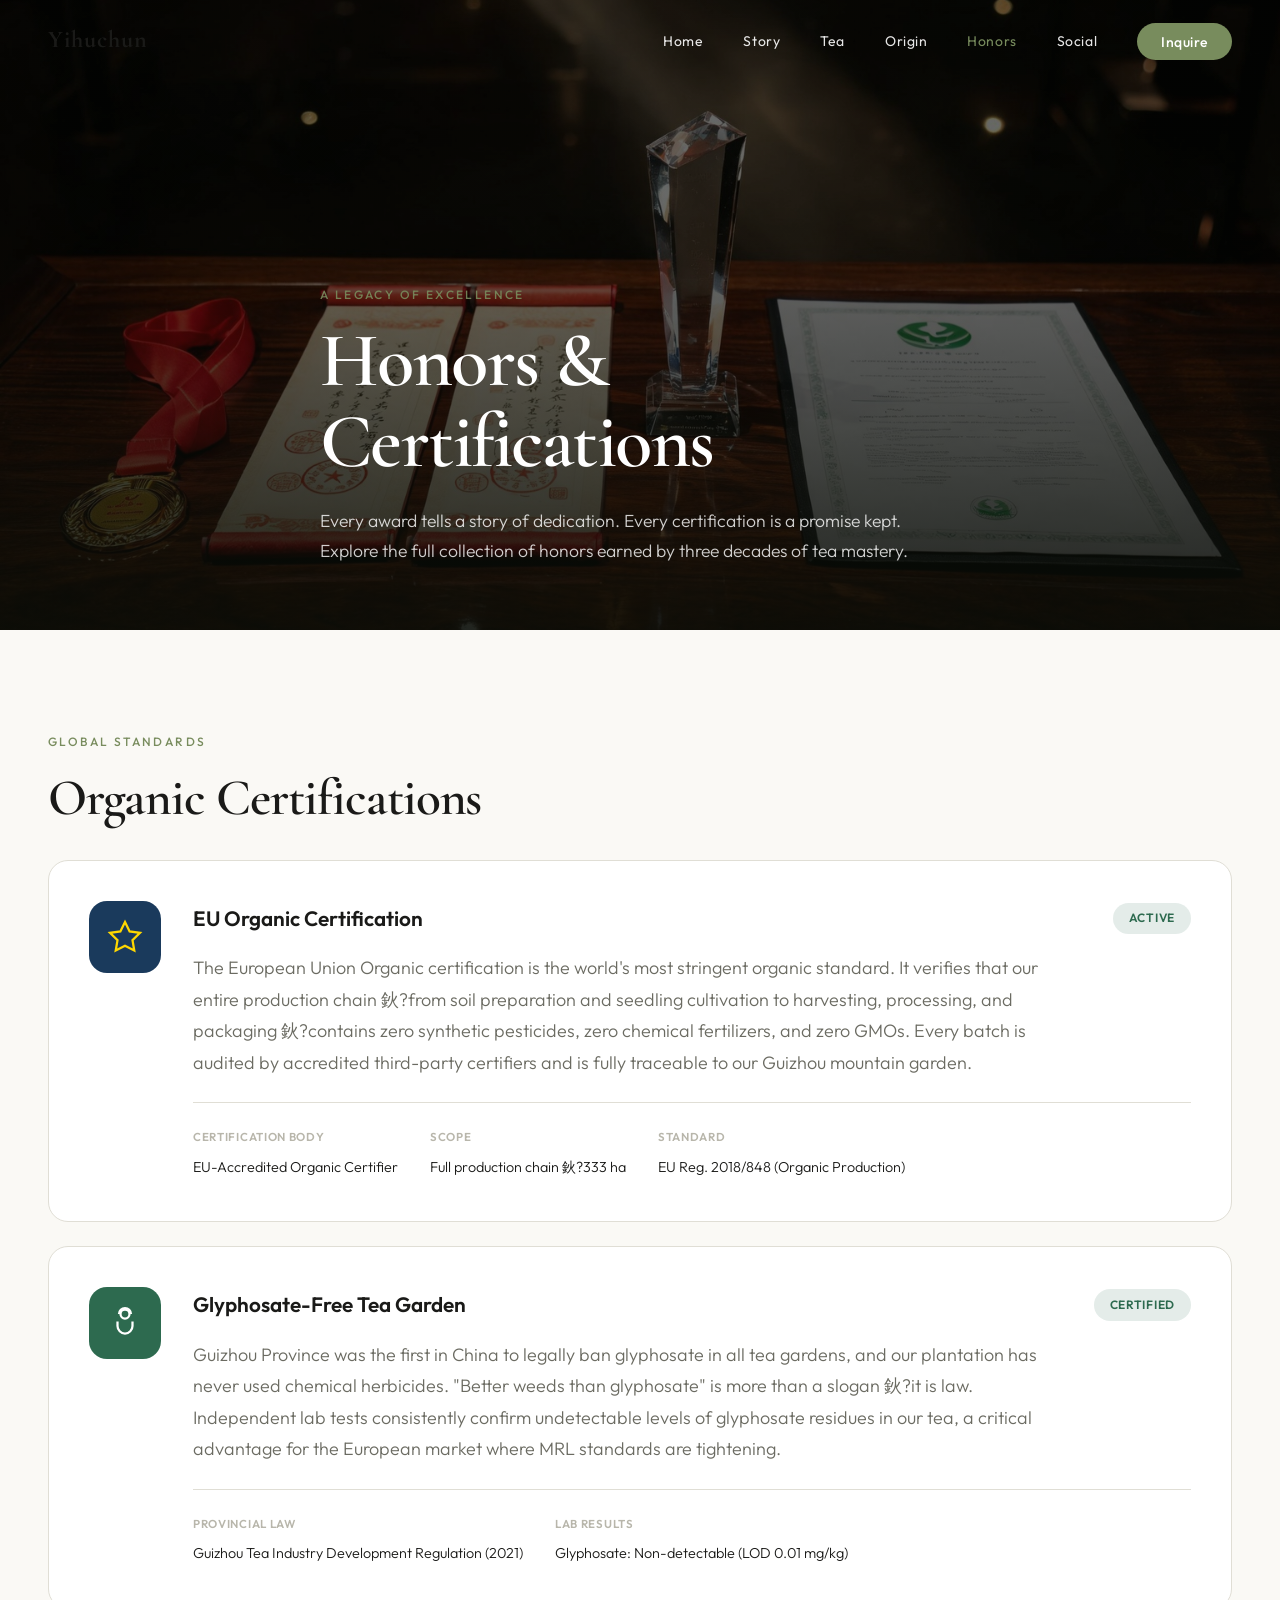
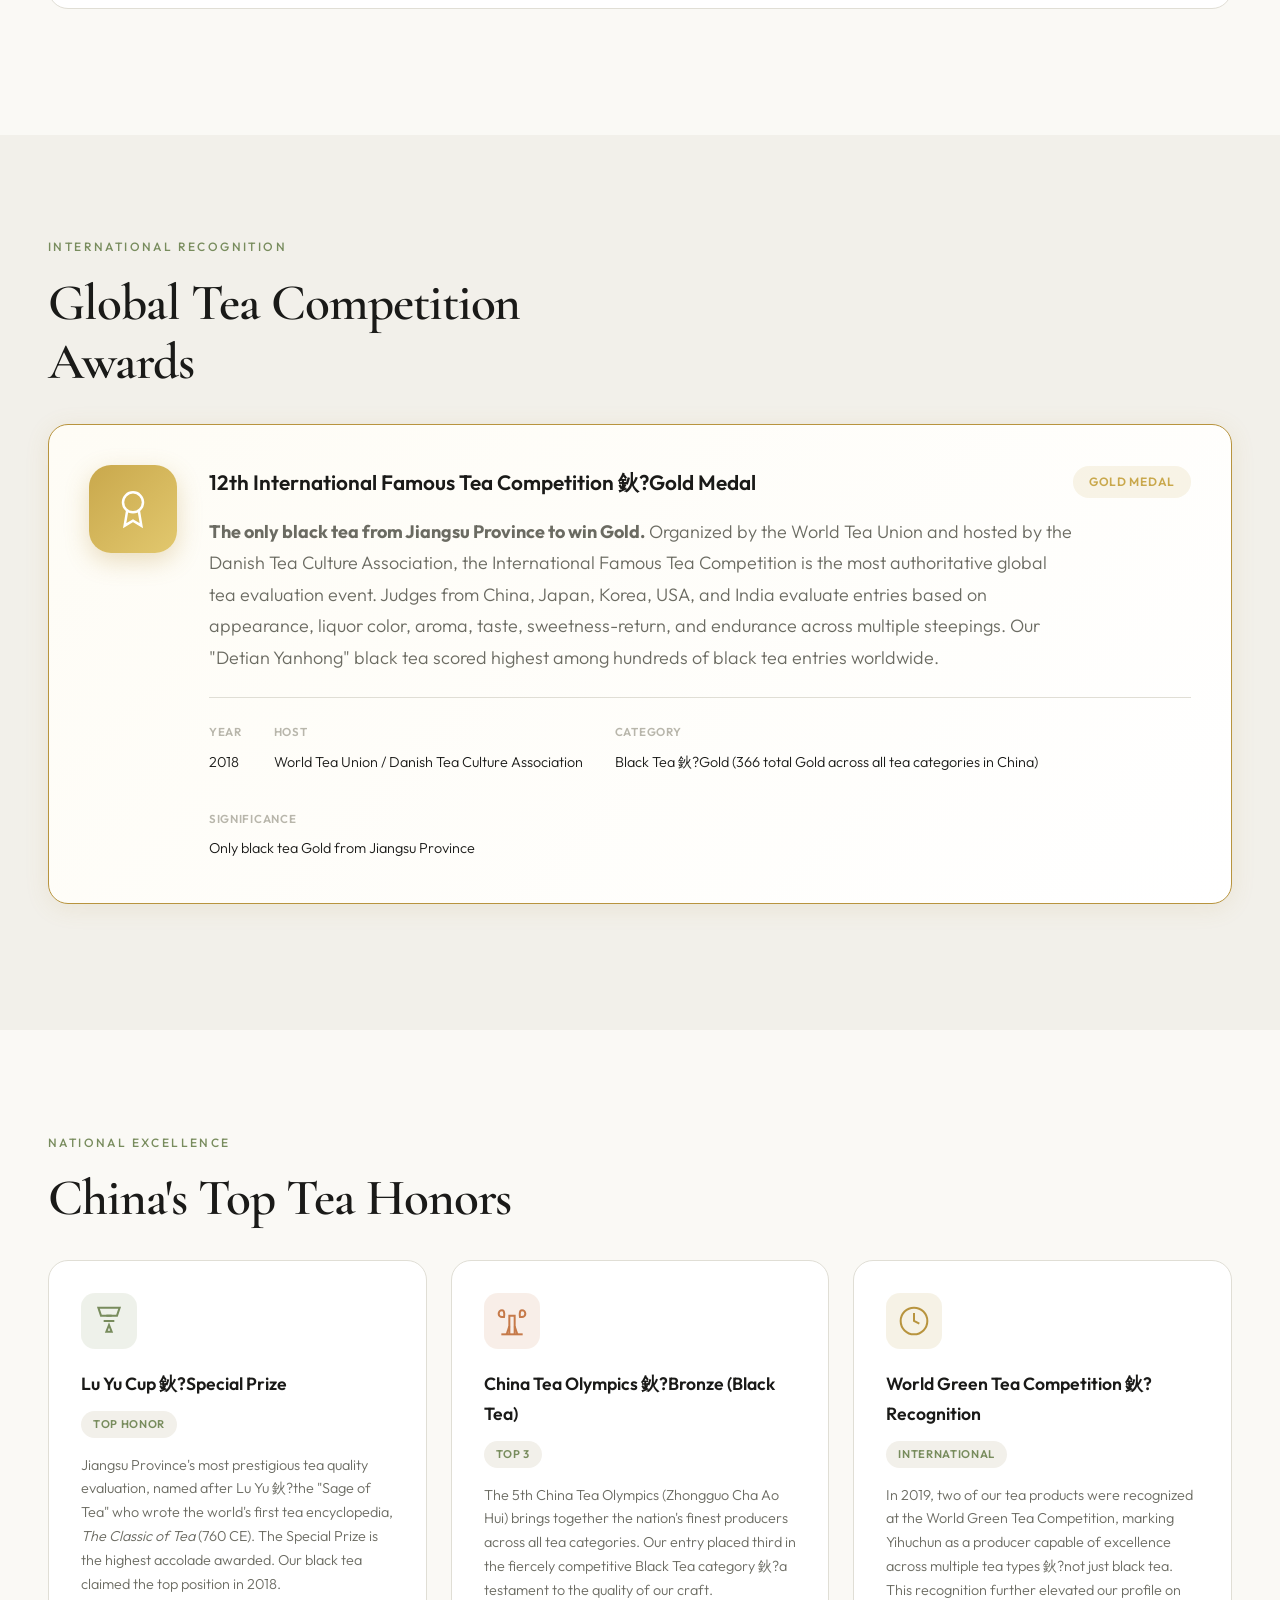
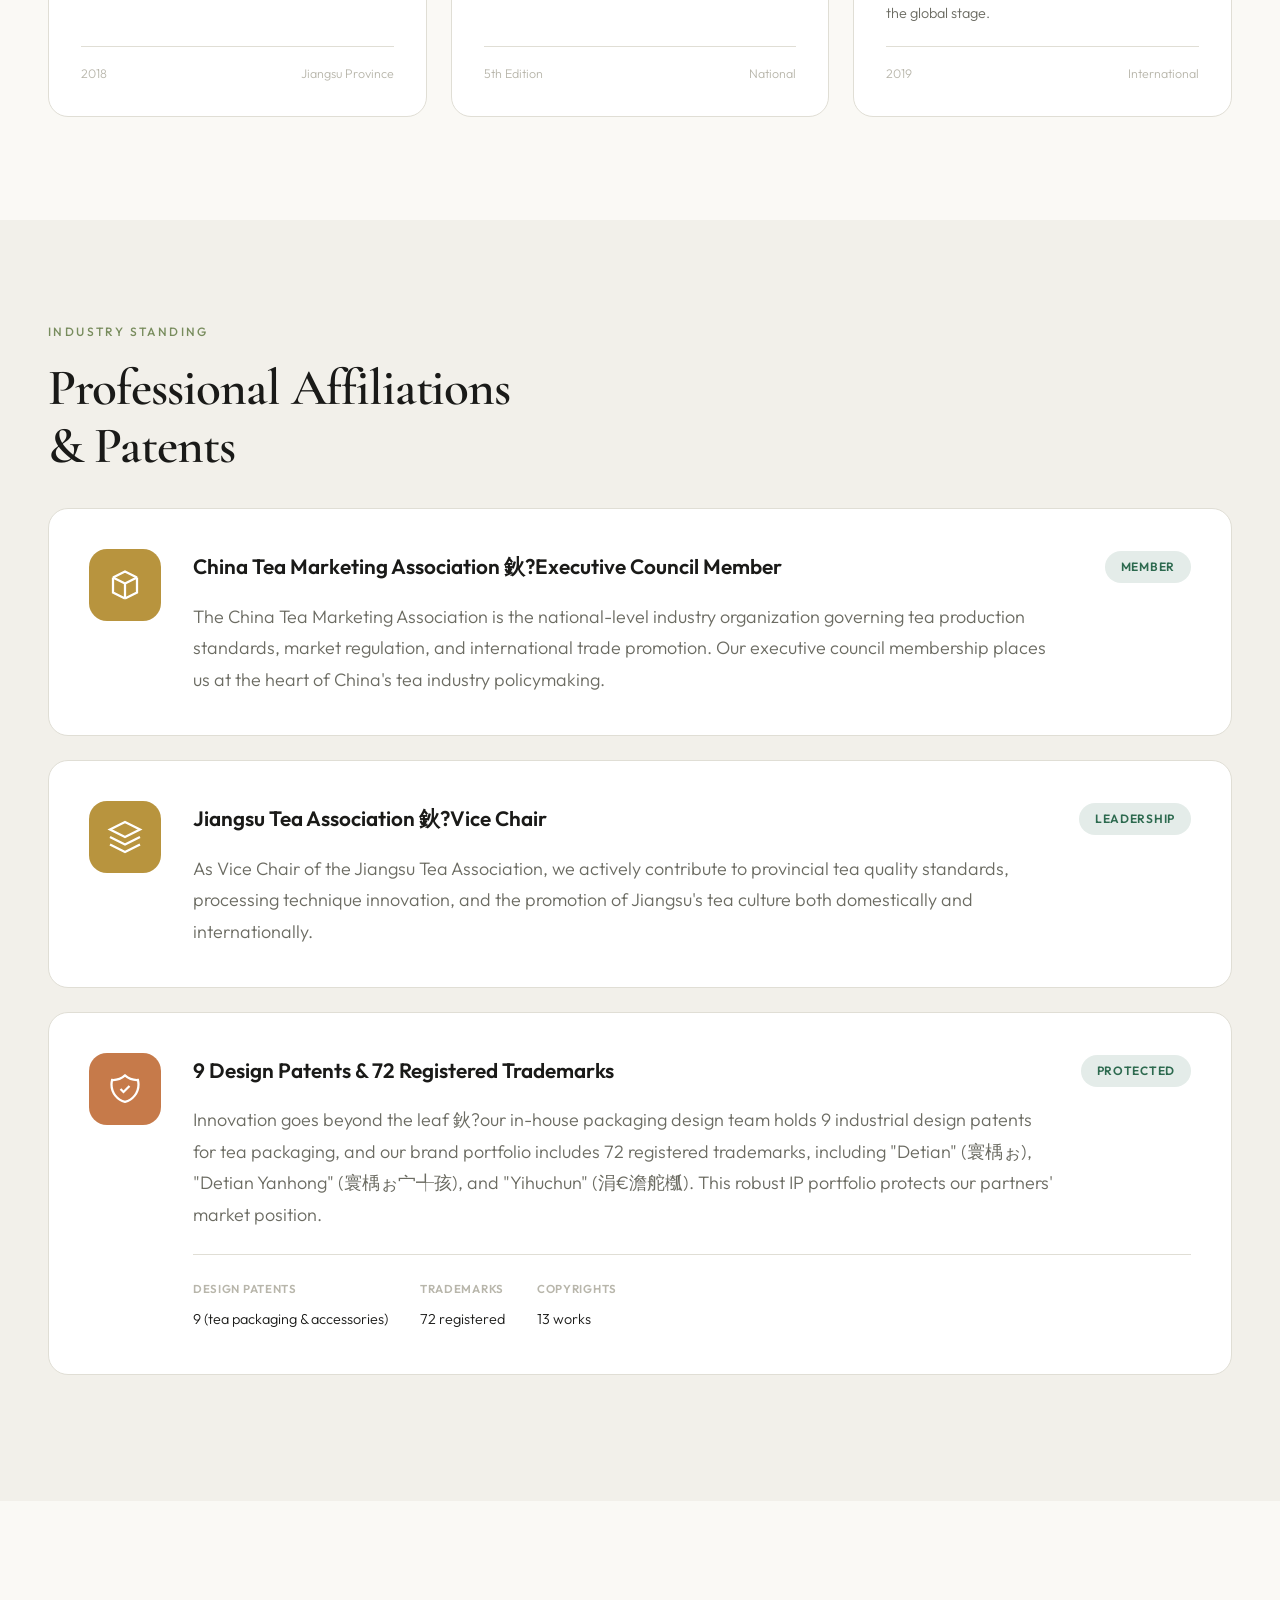
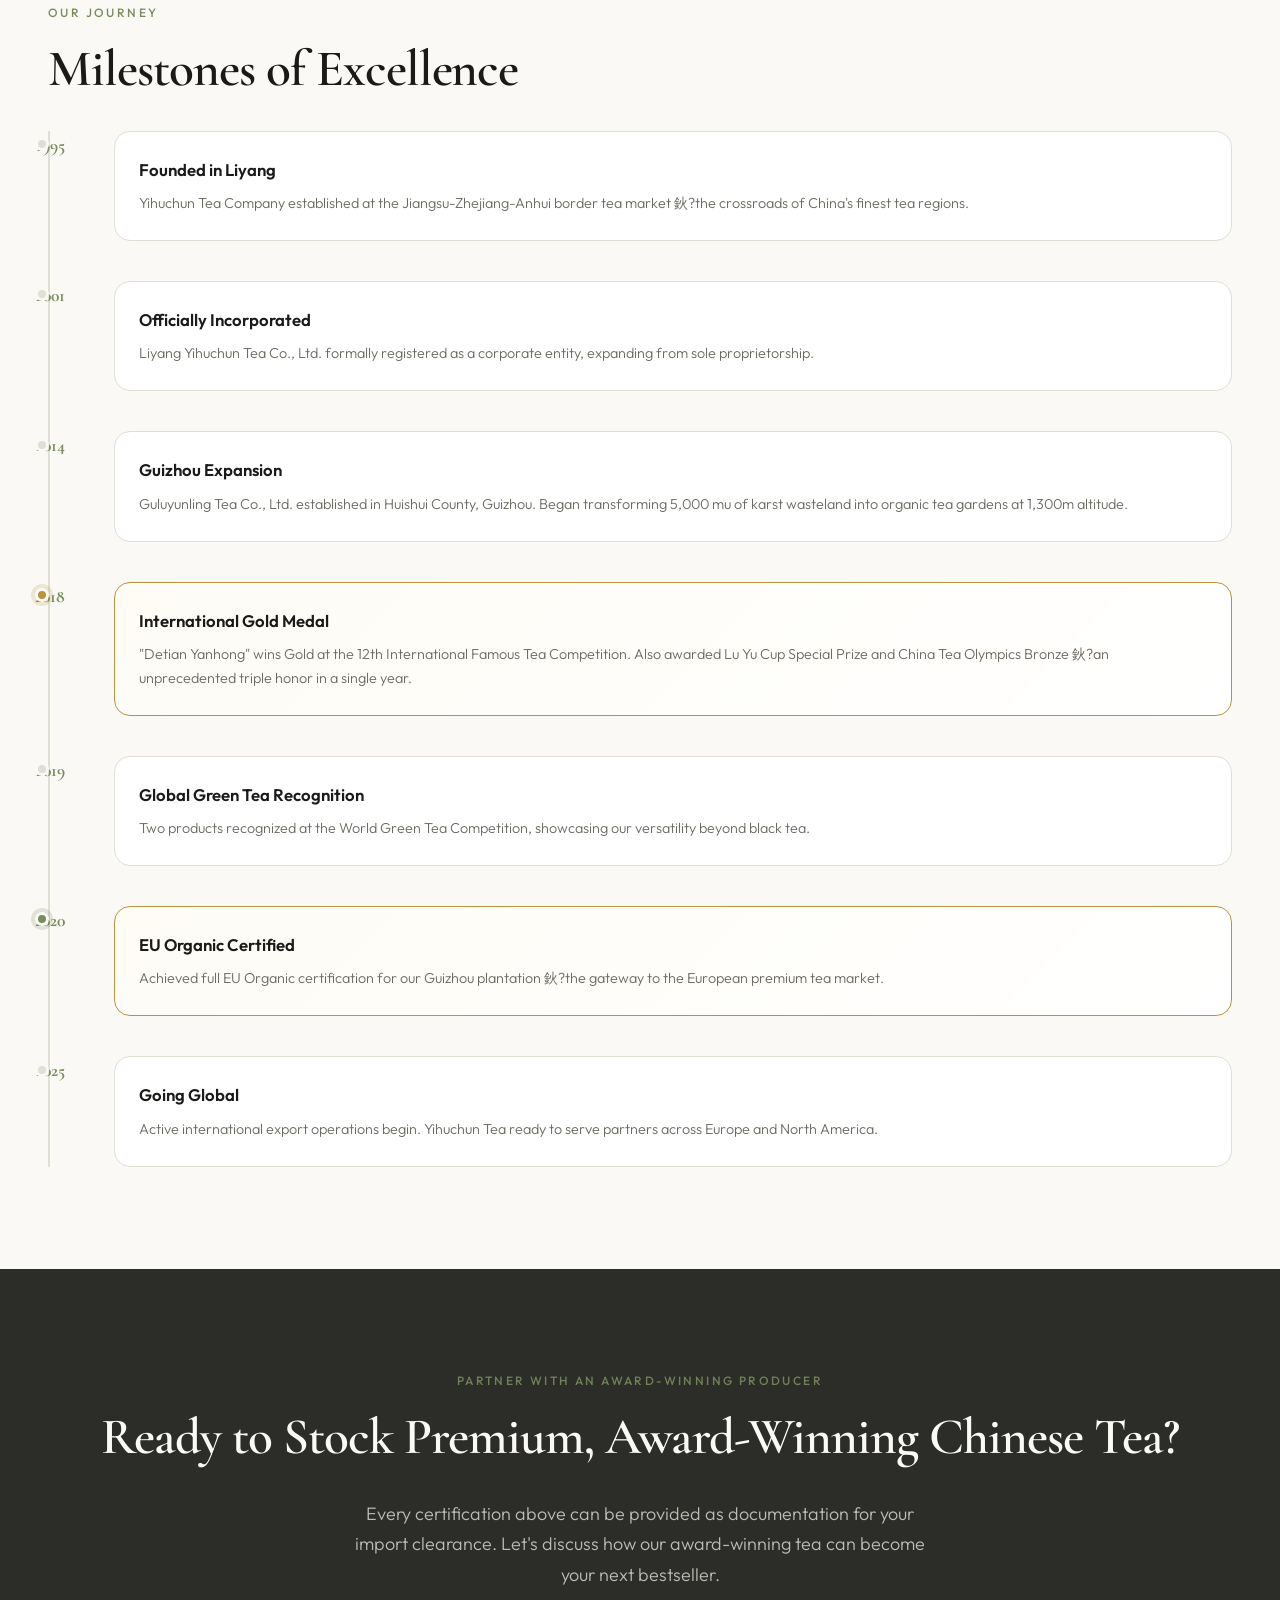
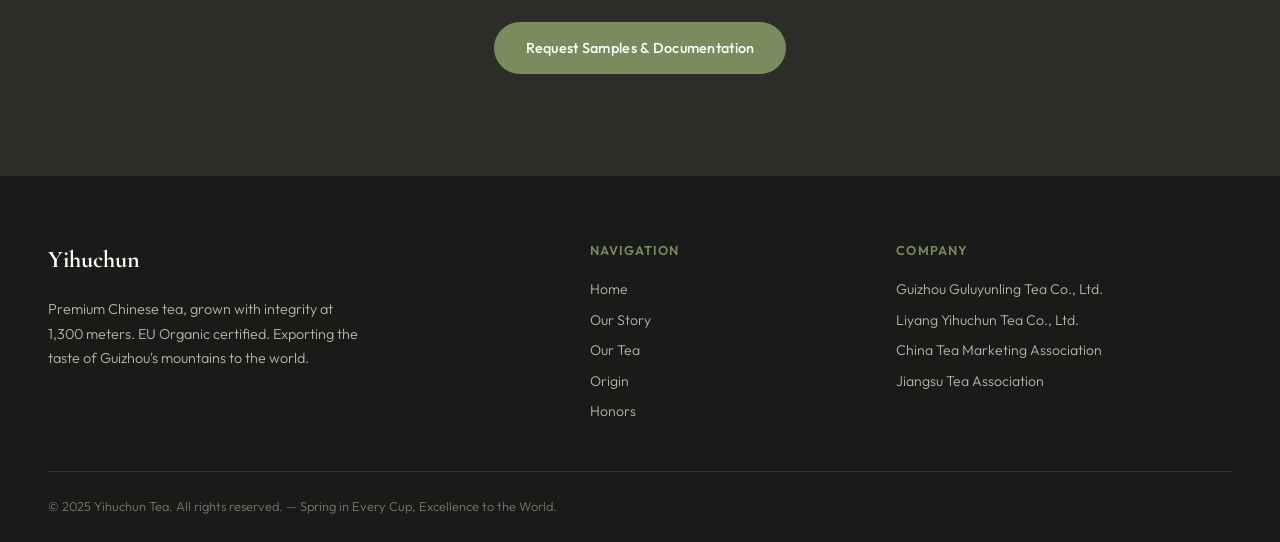
==== commit 4b660977: "Full website with correct binary images" ====
--- a/honors.html
+++ b/honors.html
@@ -368,4 +368,4 @@
 
   <script src="js/main.js"></script>
 </body>
-</html>+</html>
--- a/css/styles.css
+++ b/css/styles.css
@@ -1172,4 +1172,4 @@
 ::selection {
   background: var(--color-accent);
   color: var(--color-white);
-}+}
--- a/css/honors.css
+++ b/css/honors.css
@@ -487,4 +487,4 @@
   .timeline-year {
     font-size: 0.95rem;
   }
-}+}
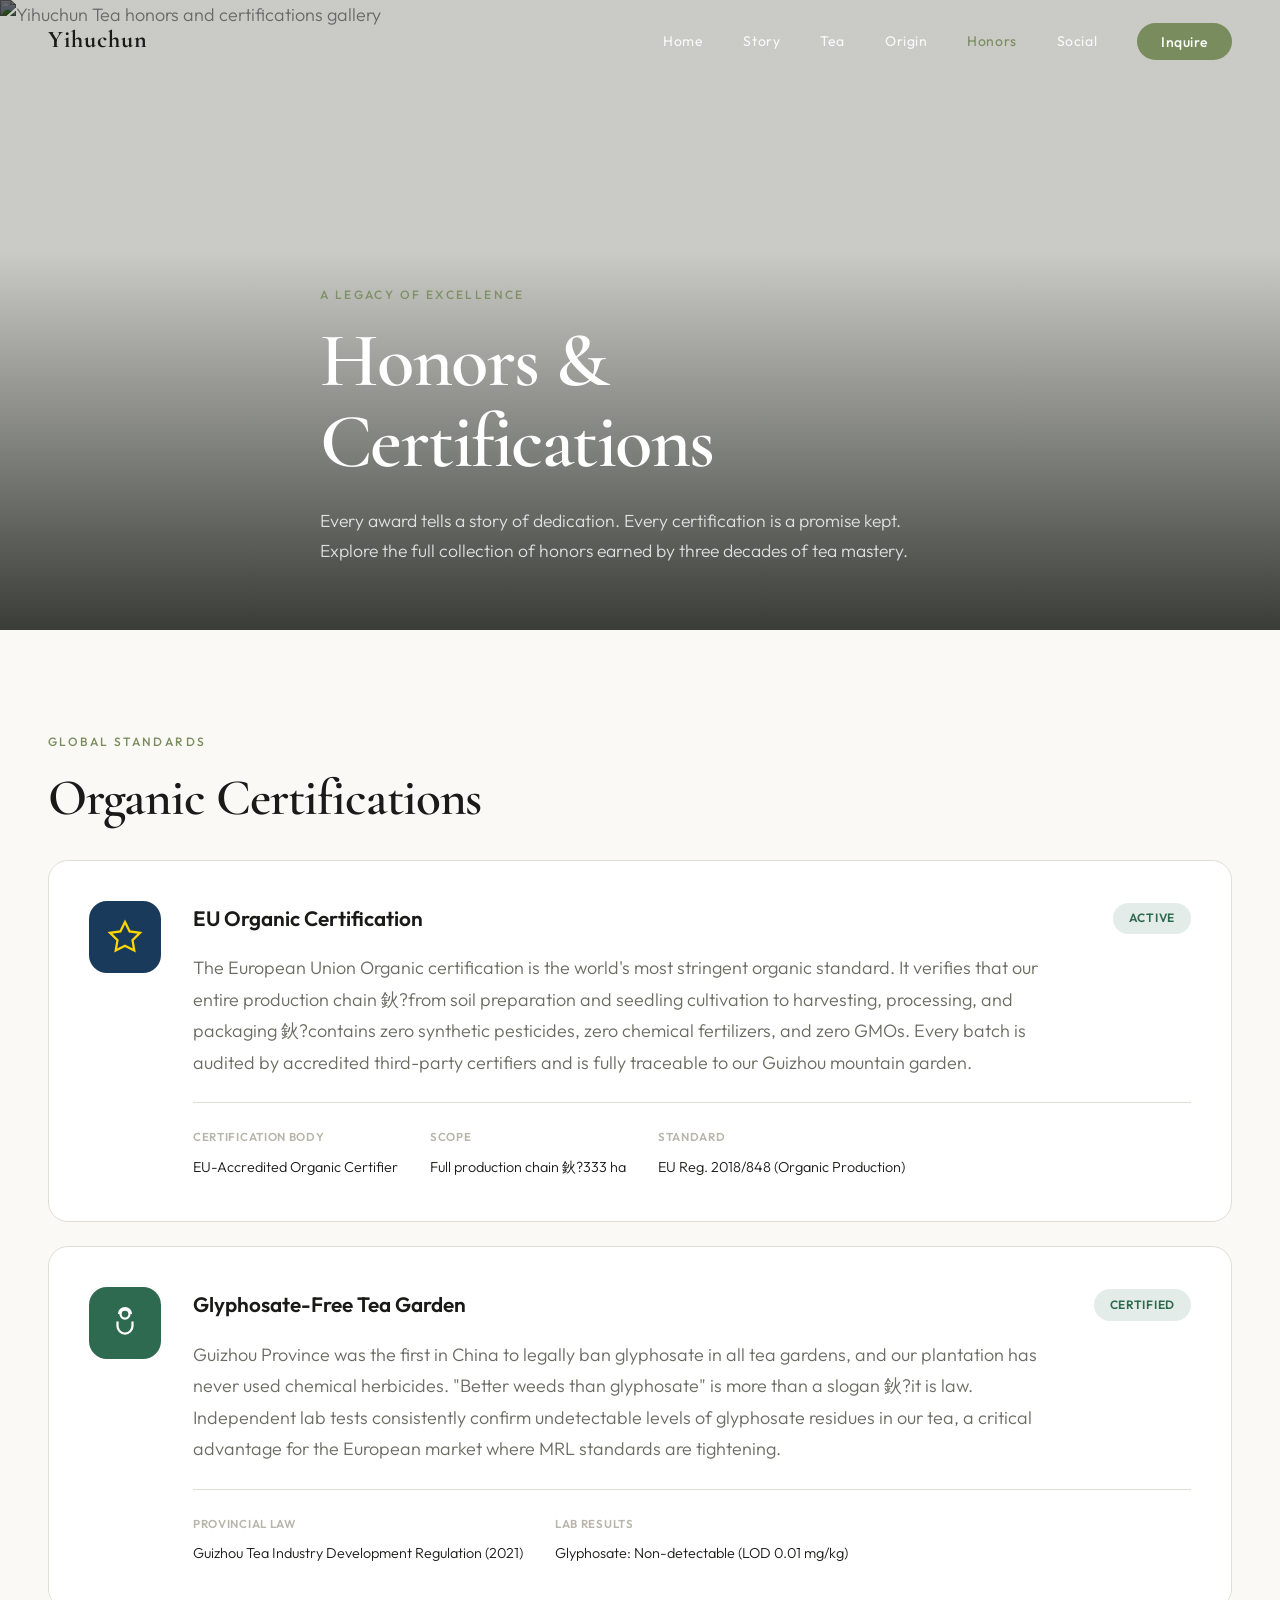
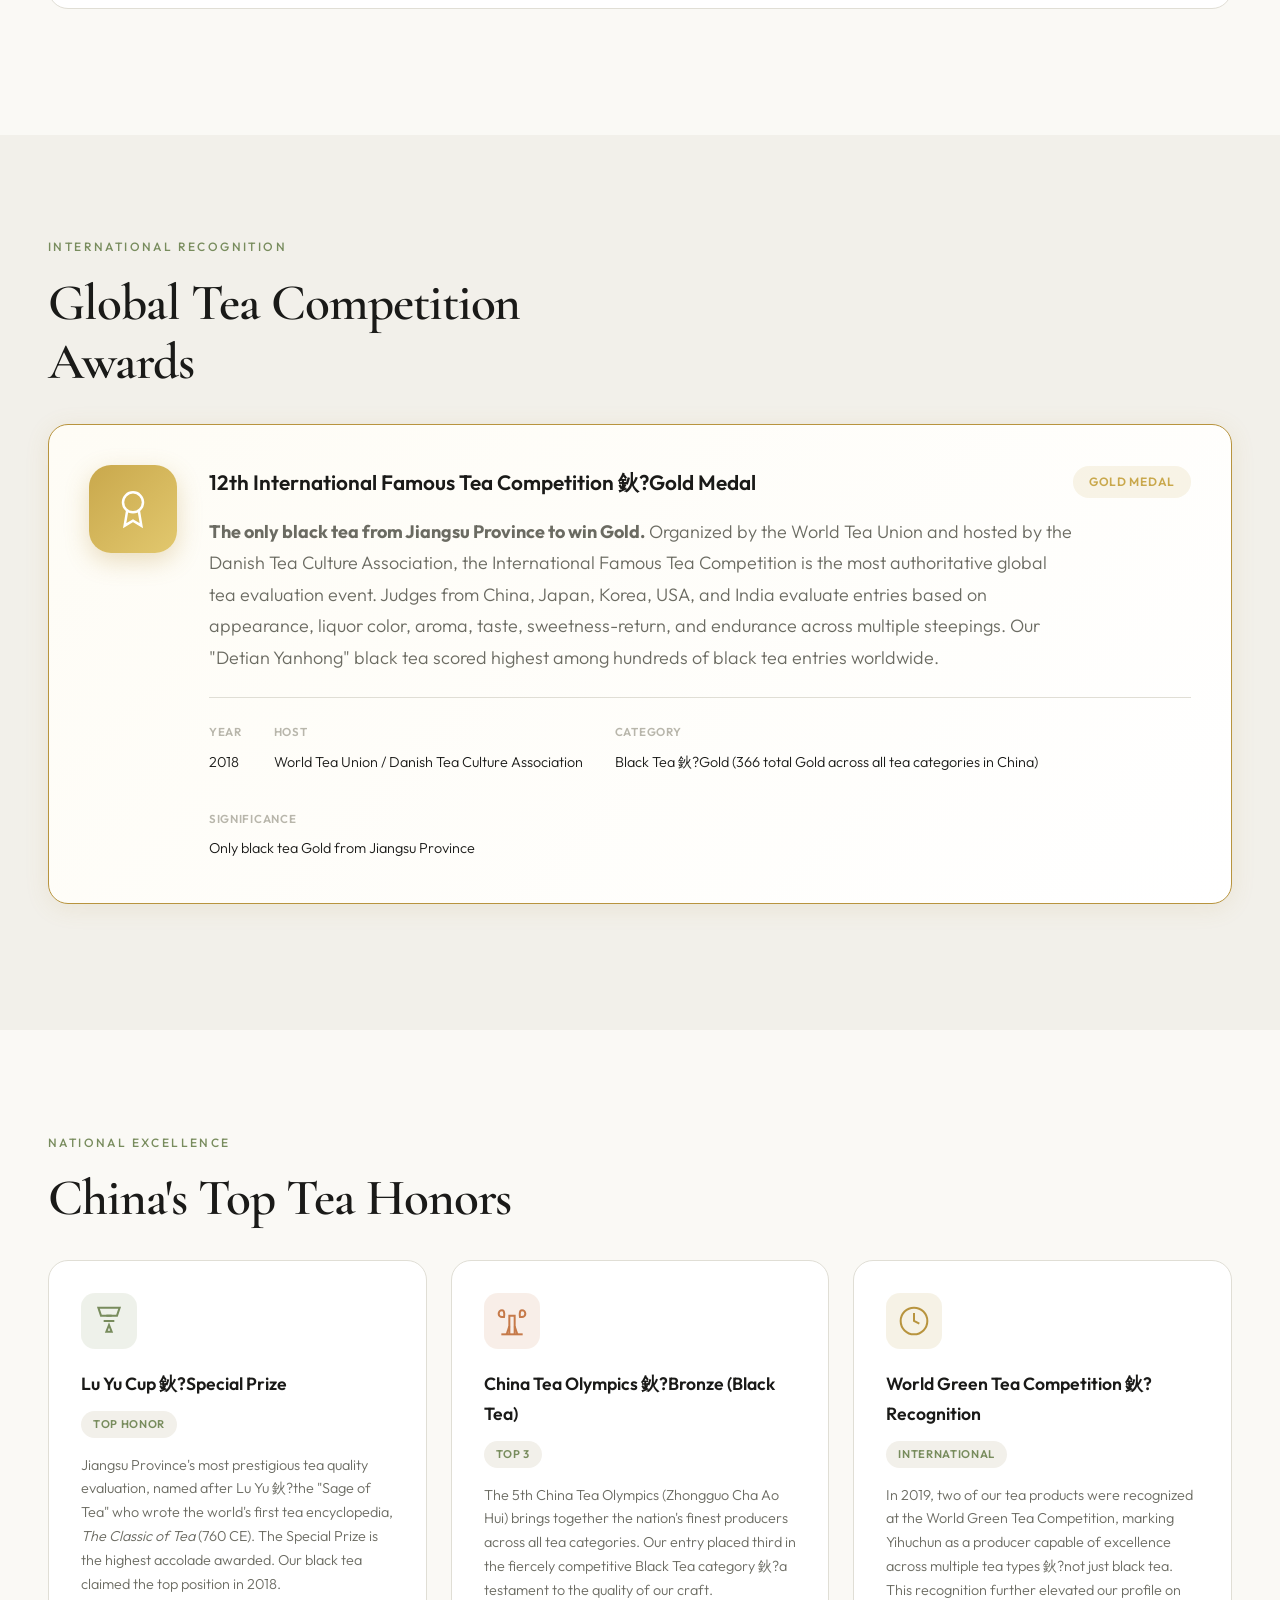
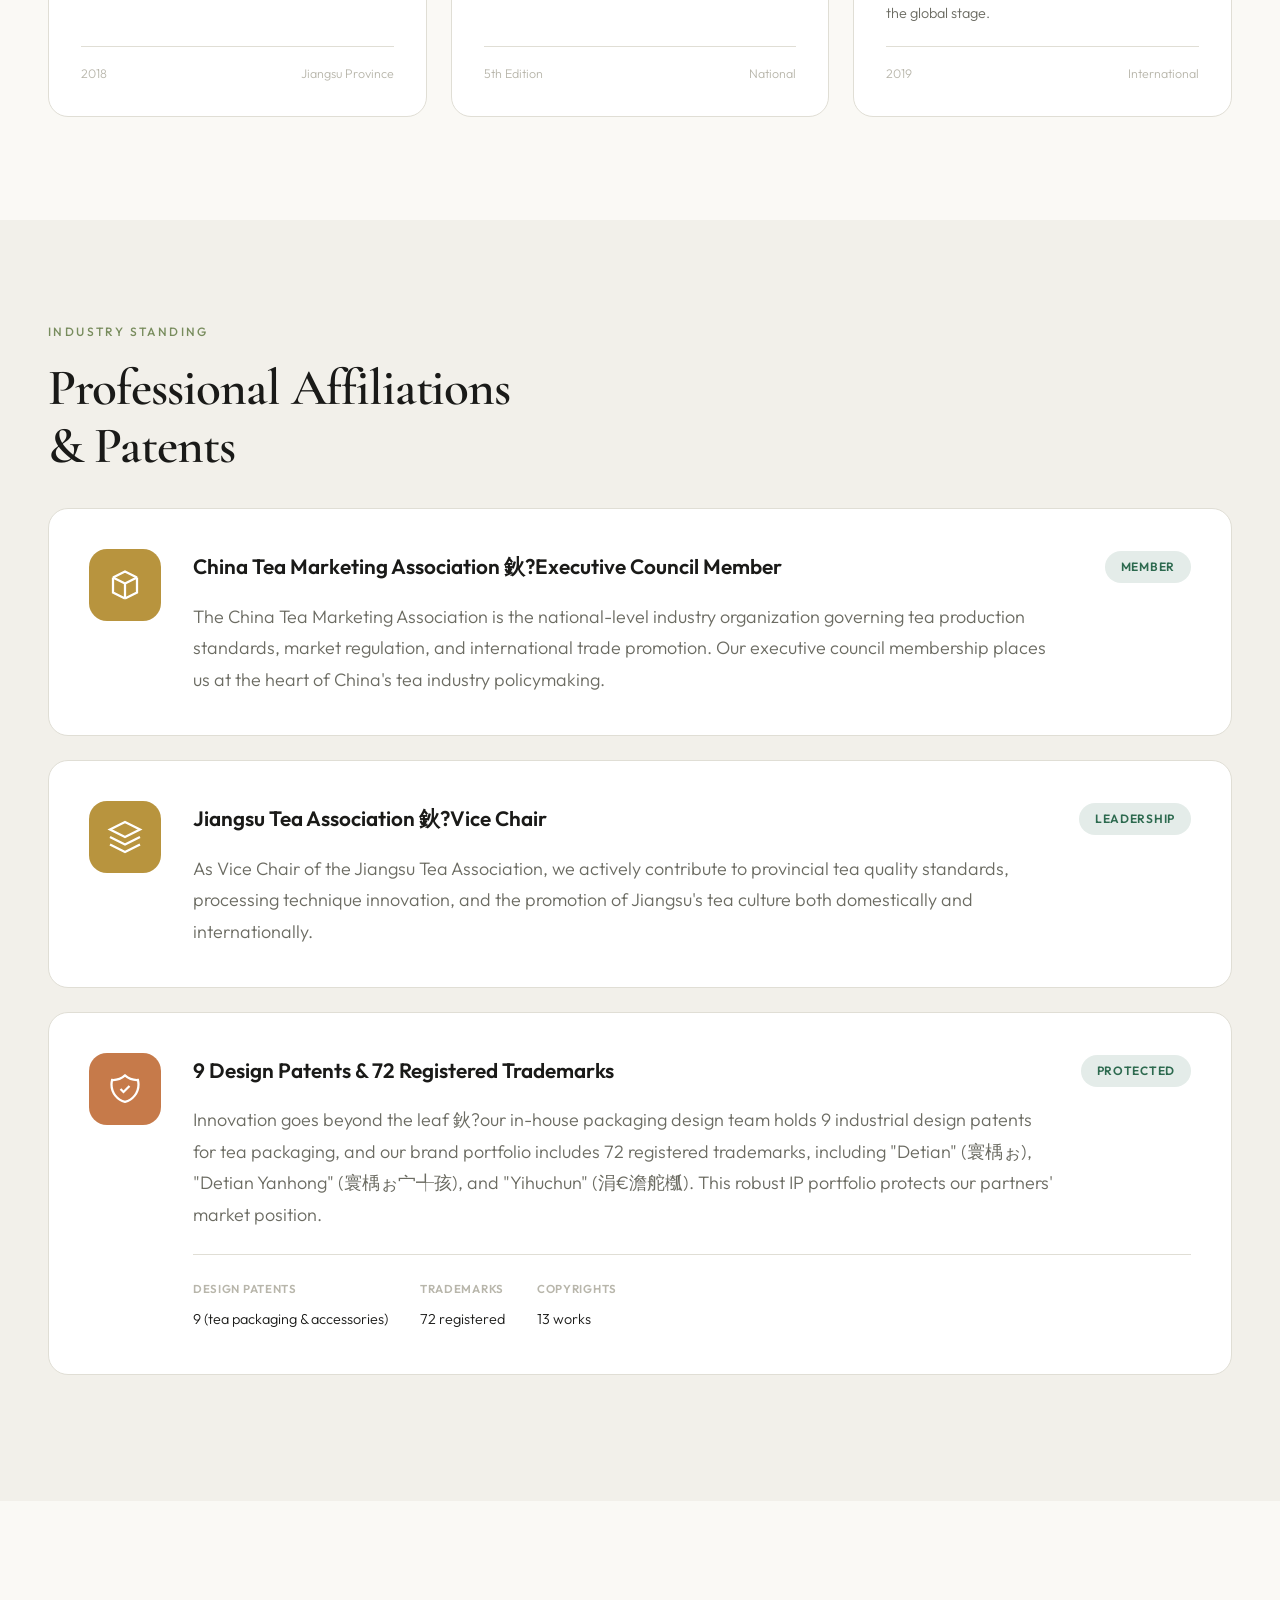
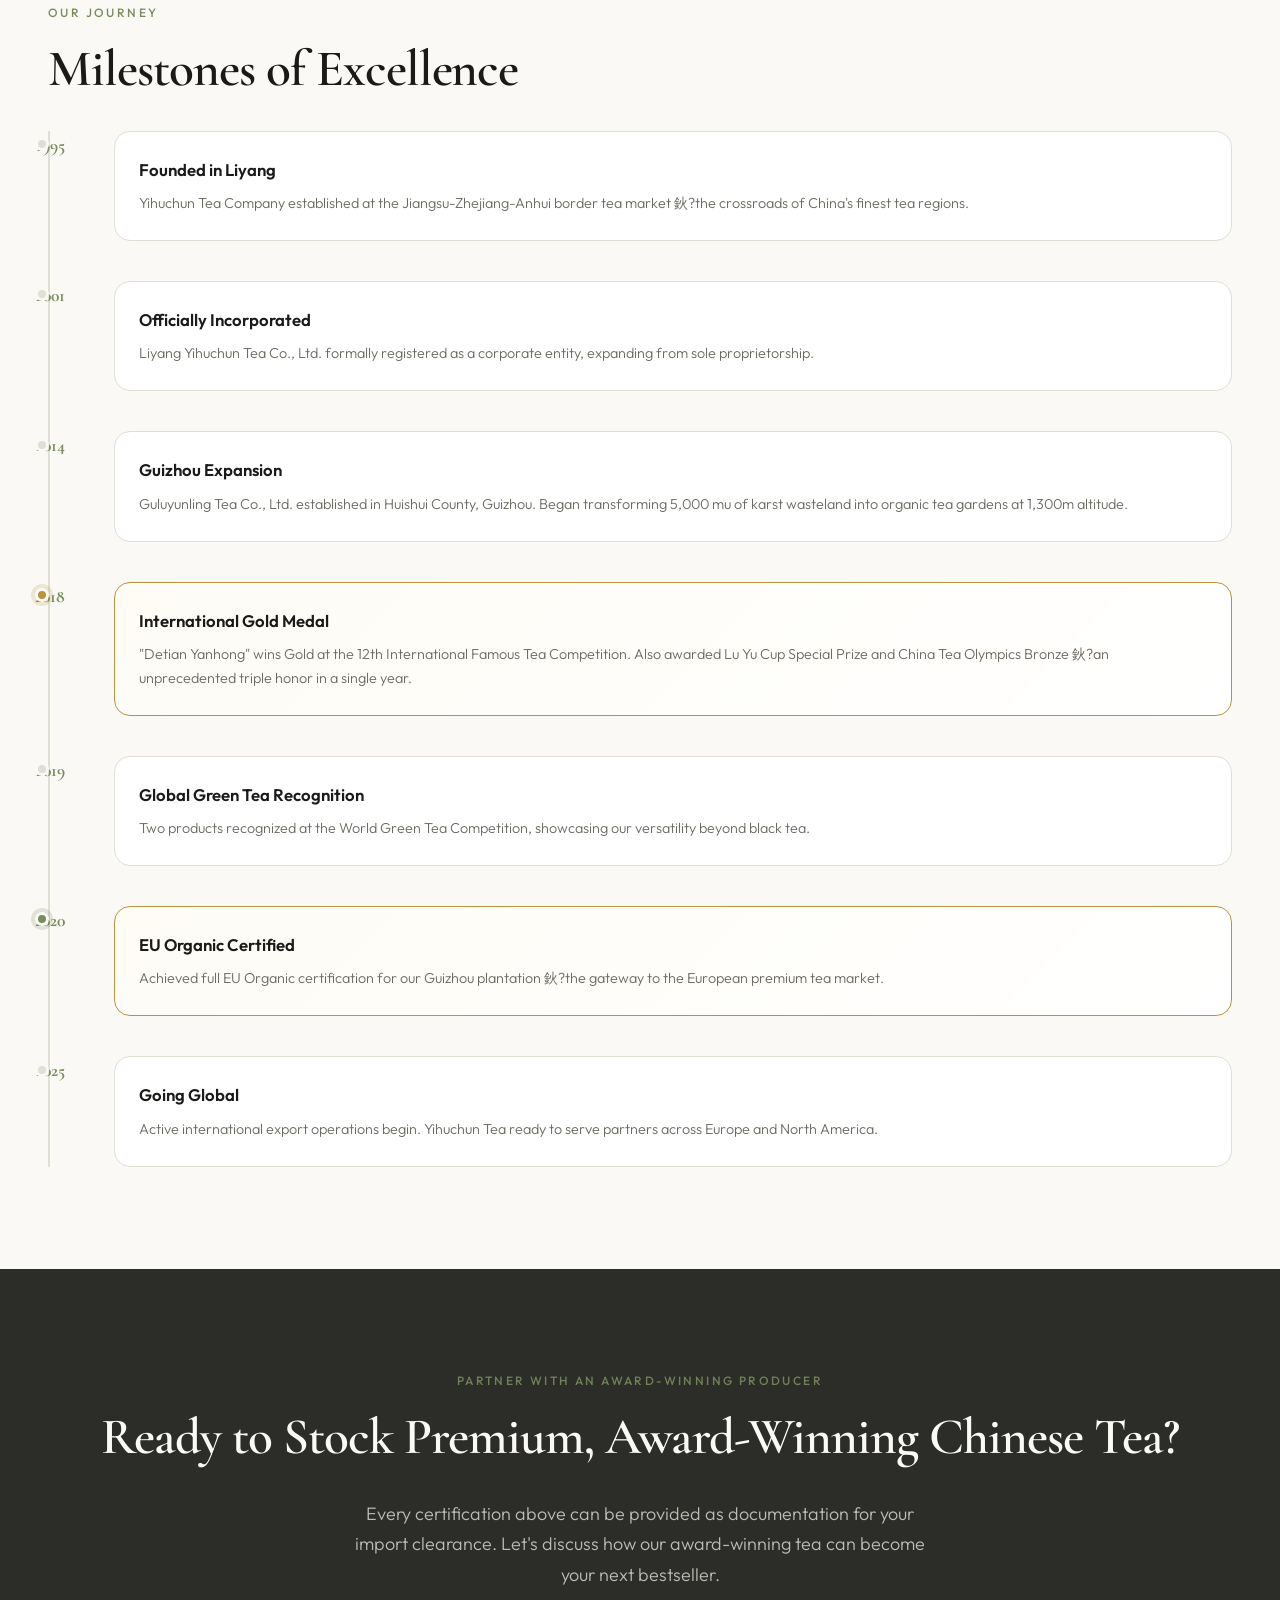
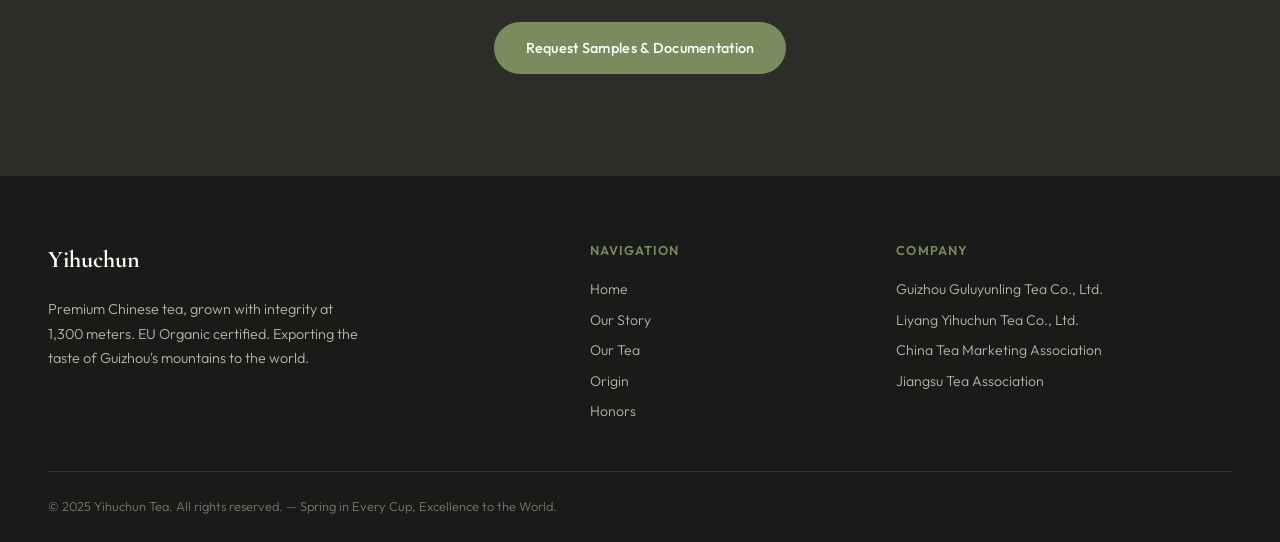
==== commit c1f768fc: "Merge remote: use remote latest for non-image files, local for images" ====
--- a/honors.html
+++ b/honors.html
@@ -368,4 +368,4 @@
 
   <script src="js/main.js"></script>
 </body>
-</html>
+</html>
--- a/css/styles.css
+++ b/css/styles.css
@@ -1172,4 +1172,4 @@
 ::selection {
   background: var(--color-accent);
   color: var(--color-white);
-}
+}
--- a/css/honors.css
+++ b/css/honors.css
@@ -487,4 +487,4 @@
   .timeline-year {
     font-size: 0.95rem;
   }
-}
+}
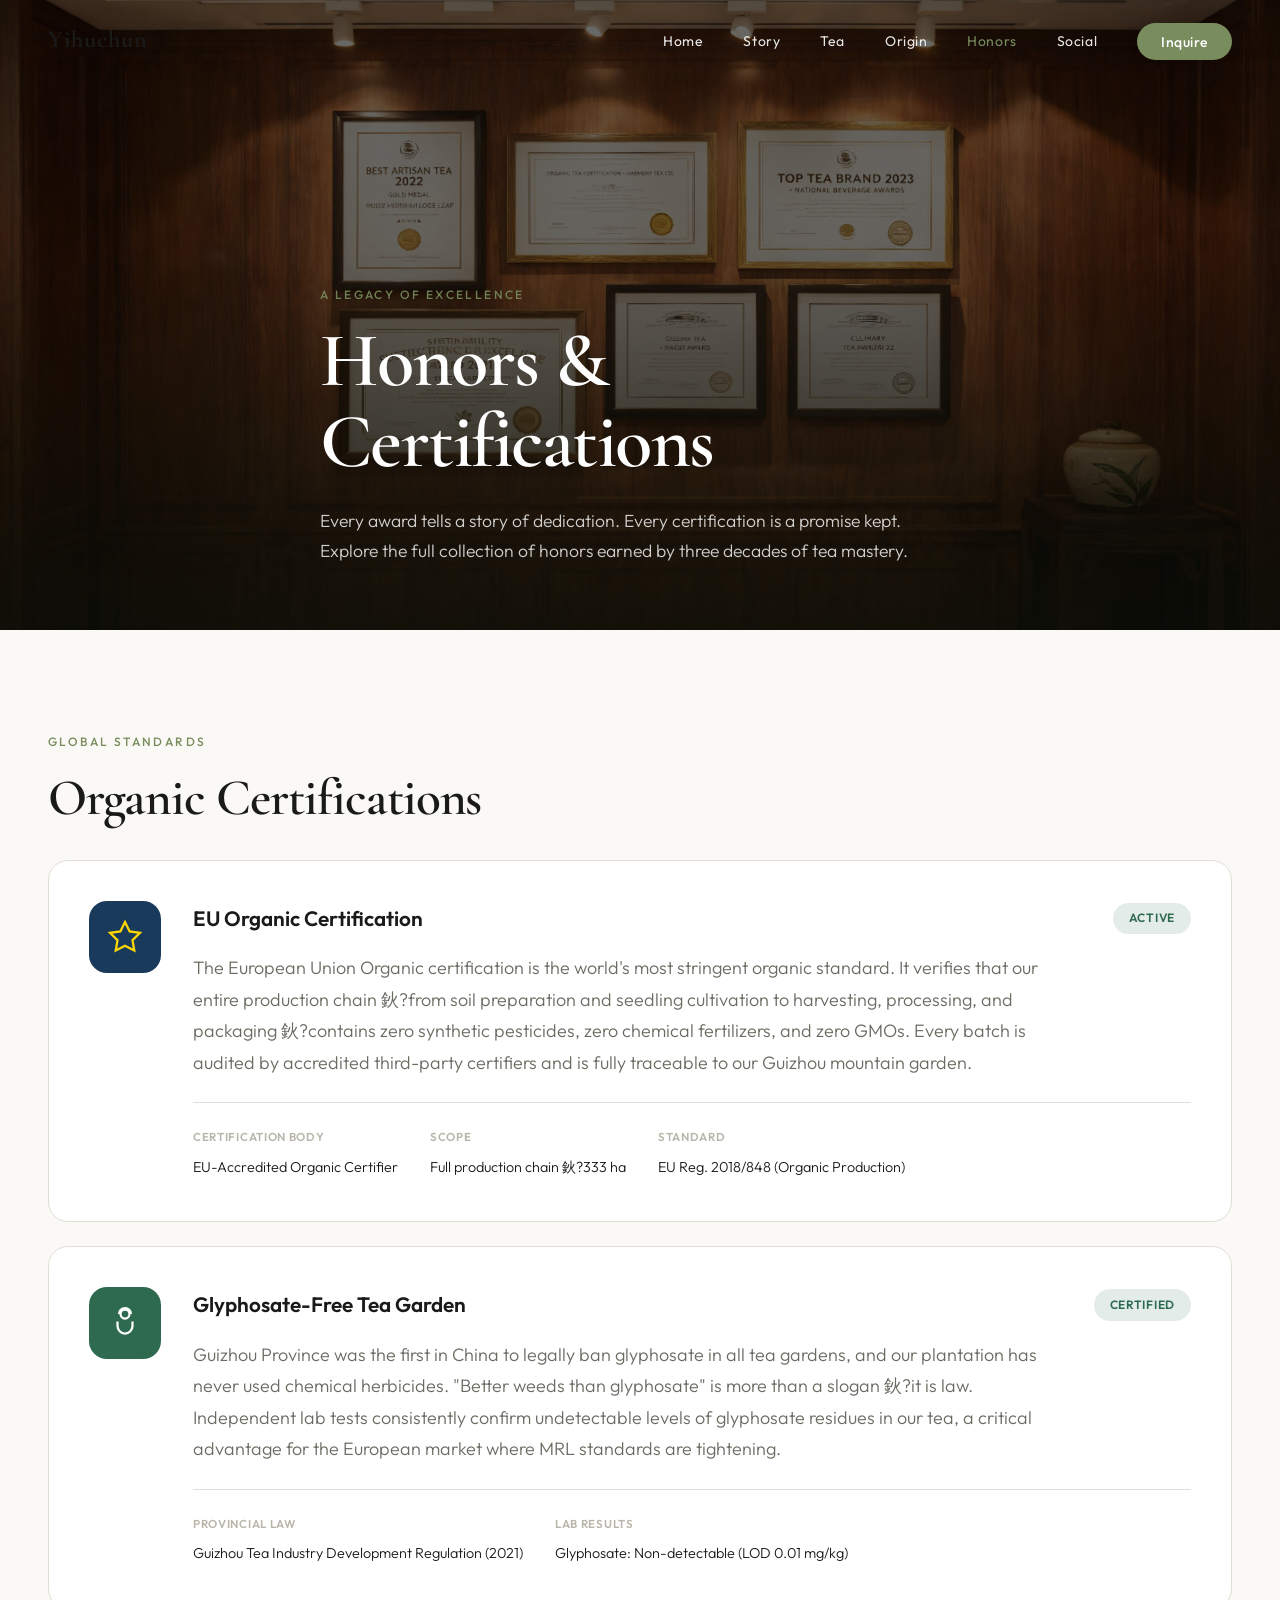
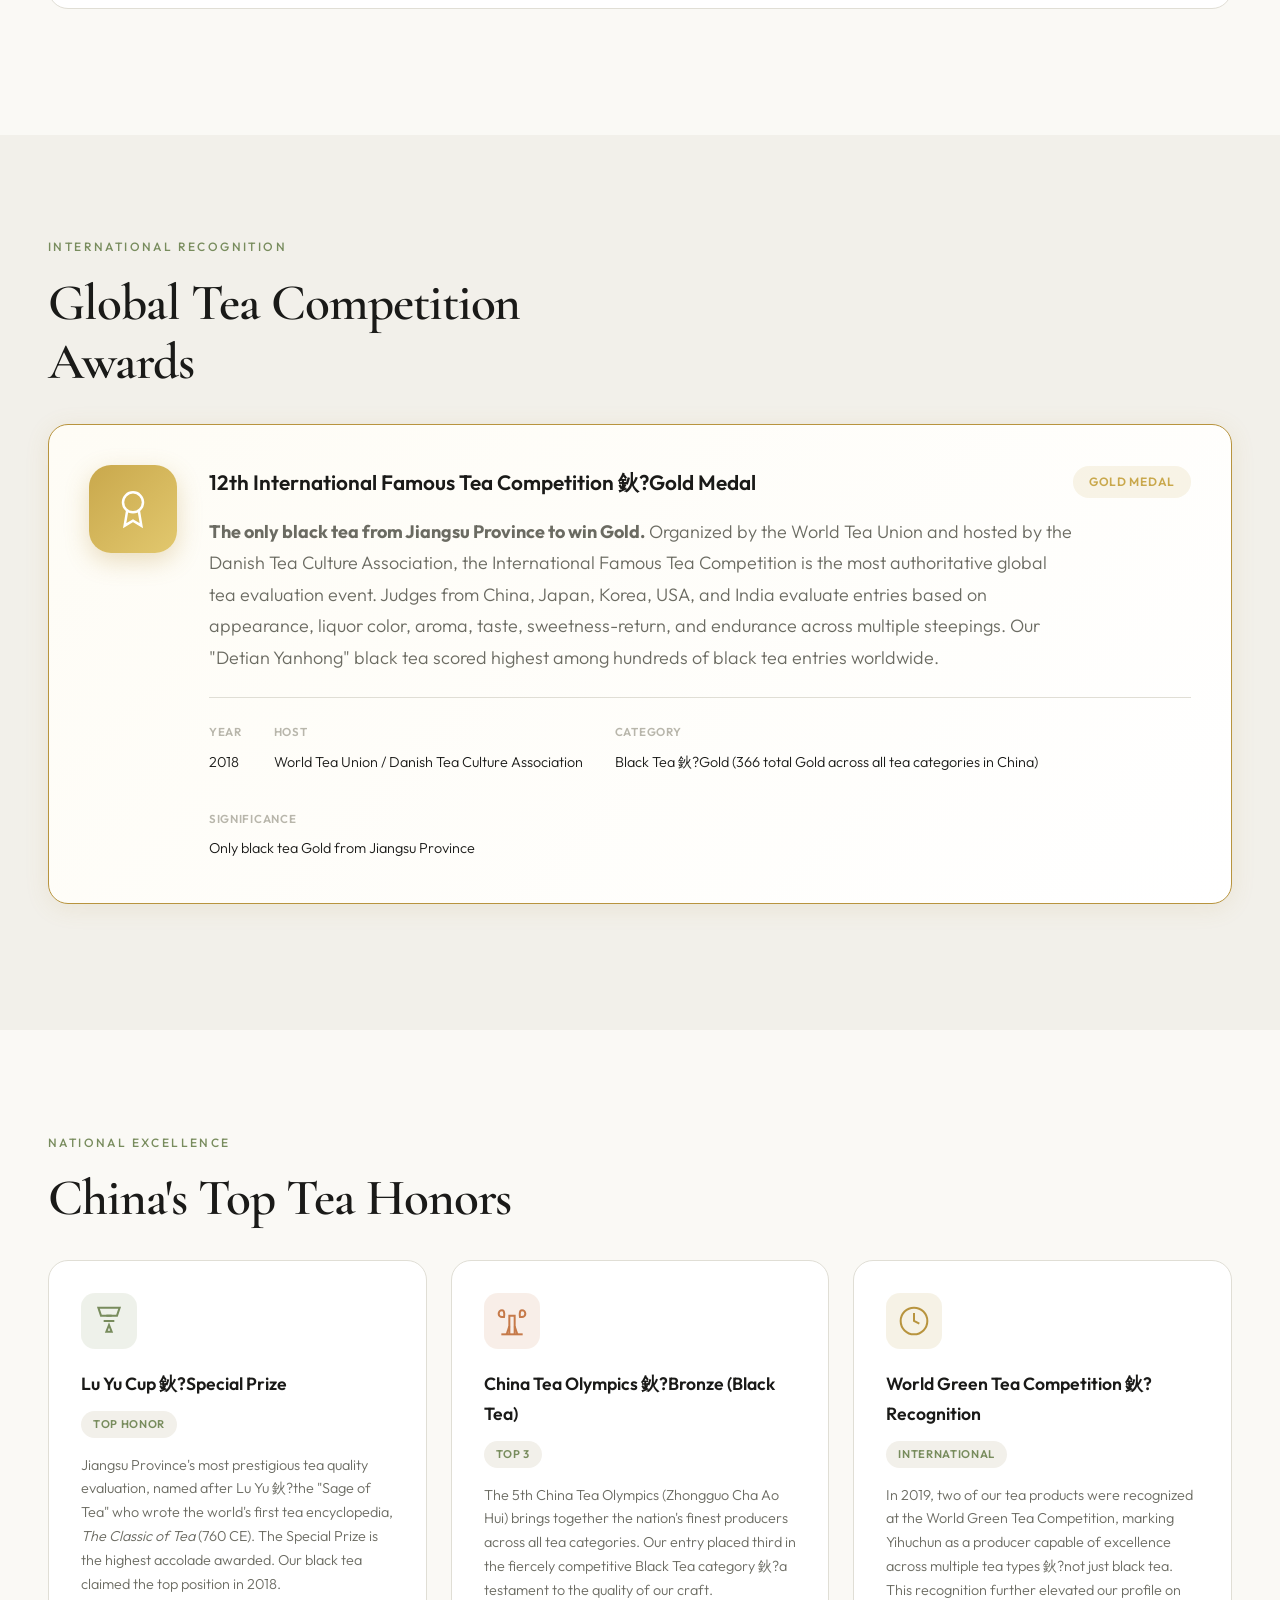
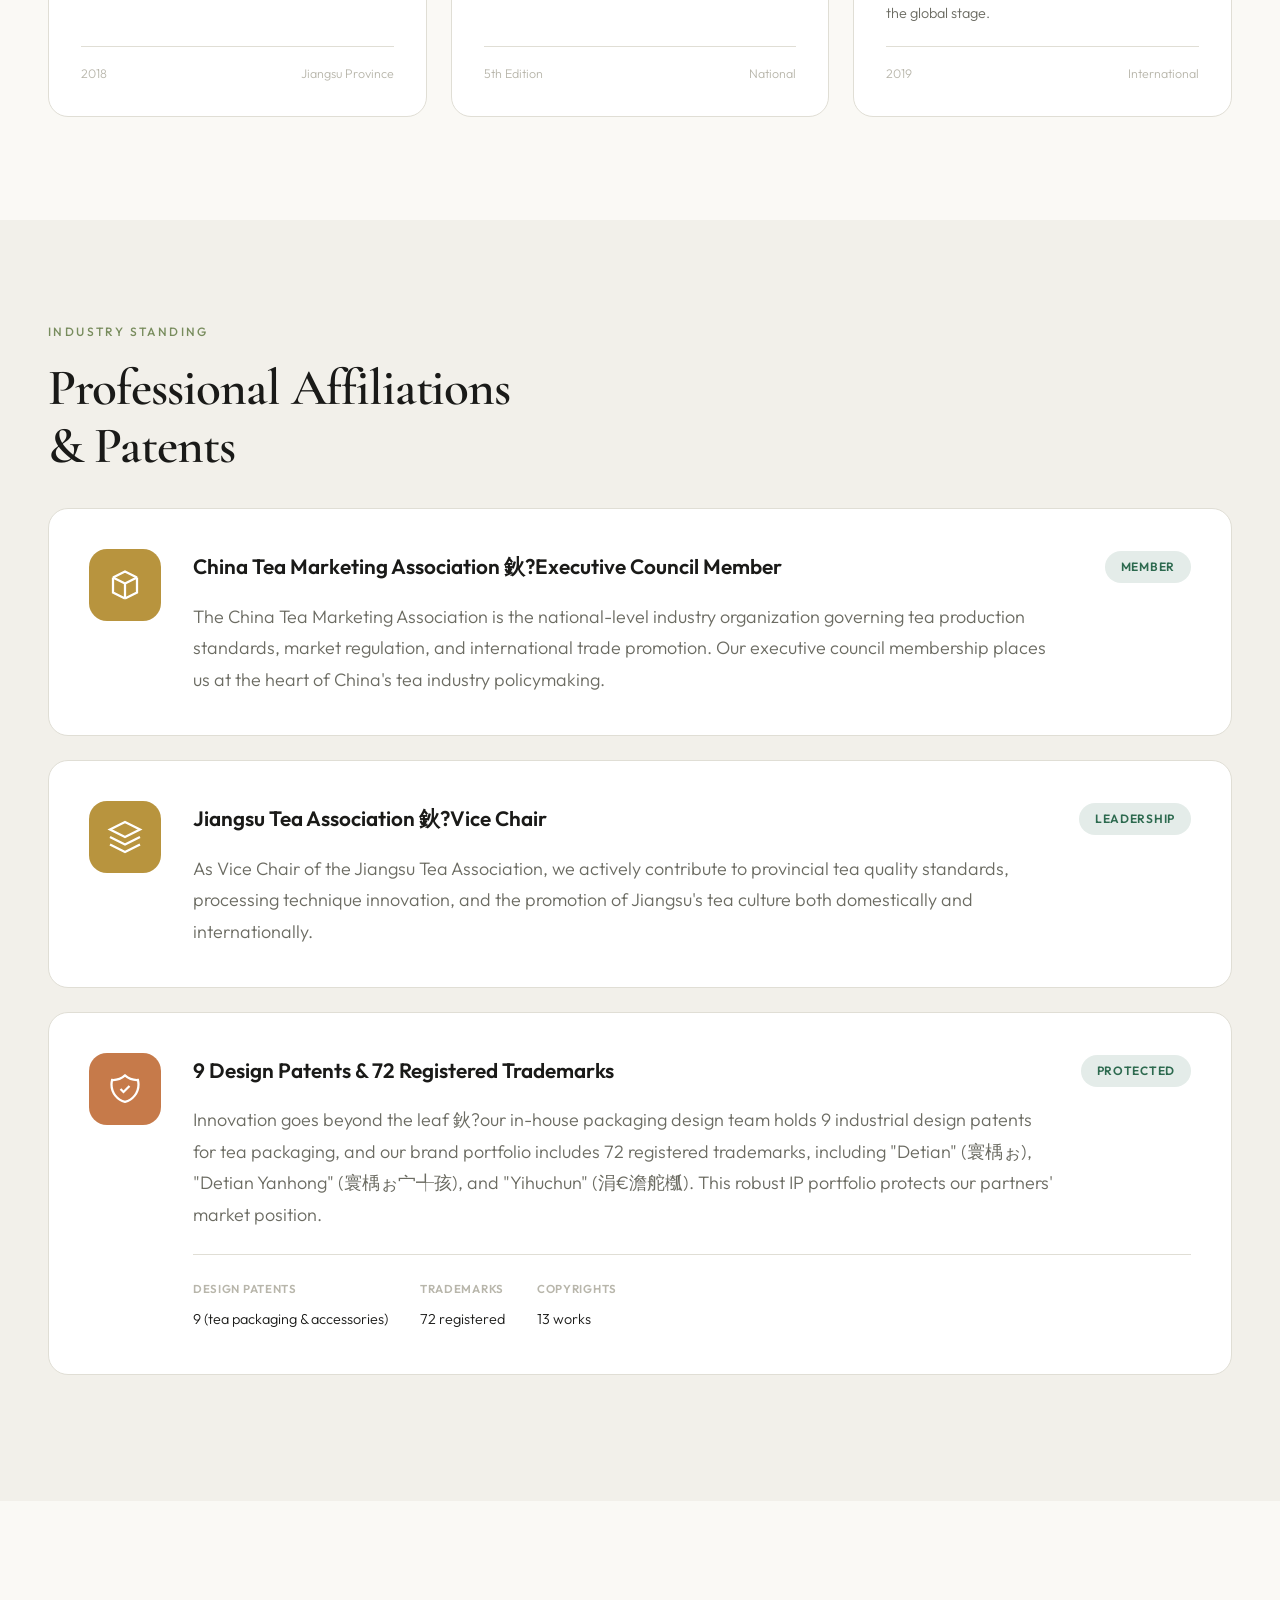
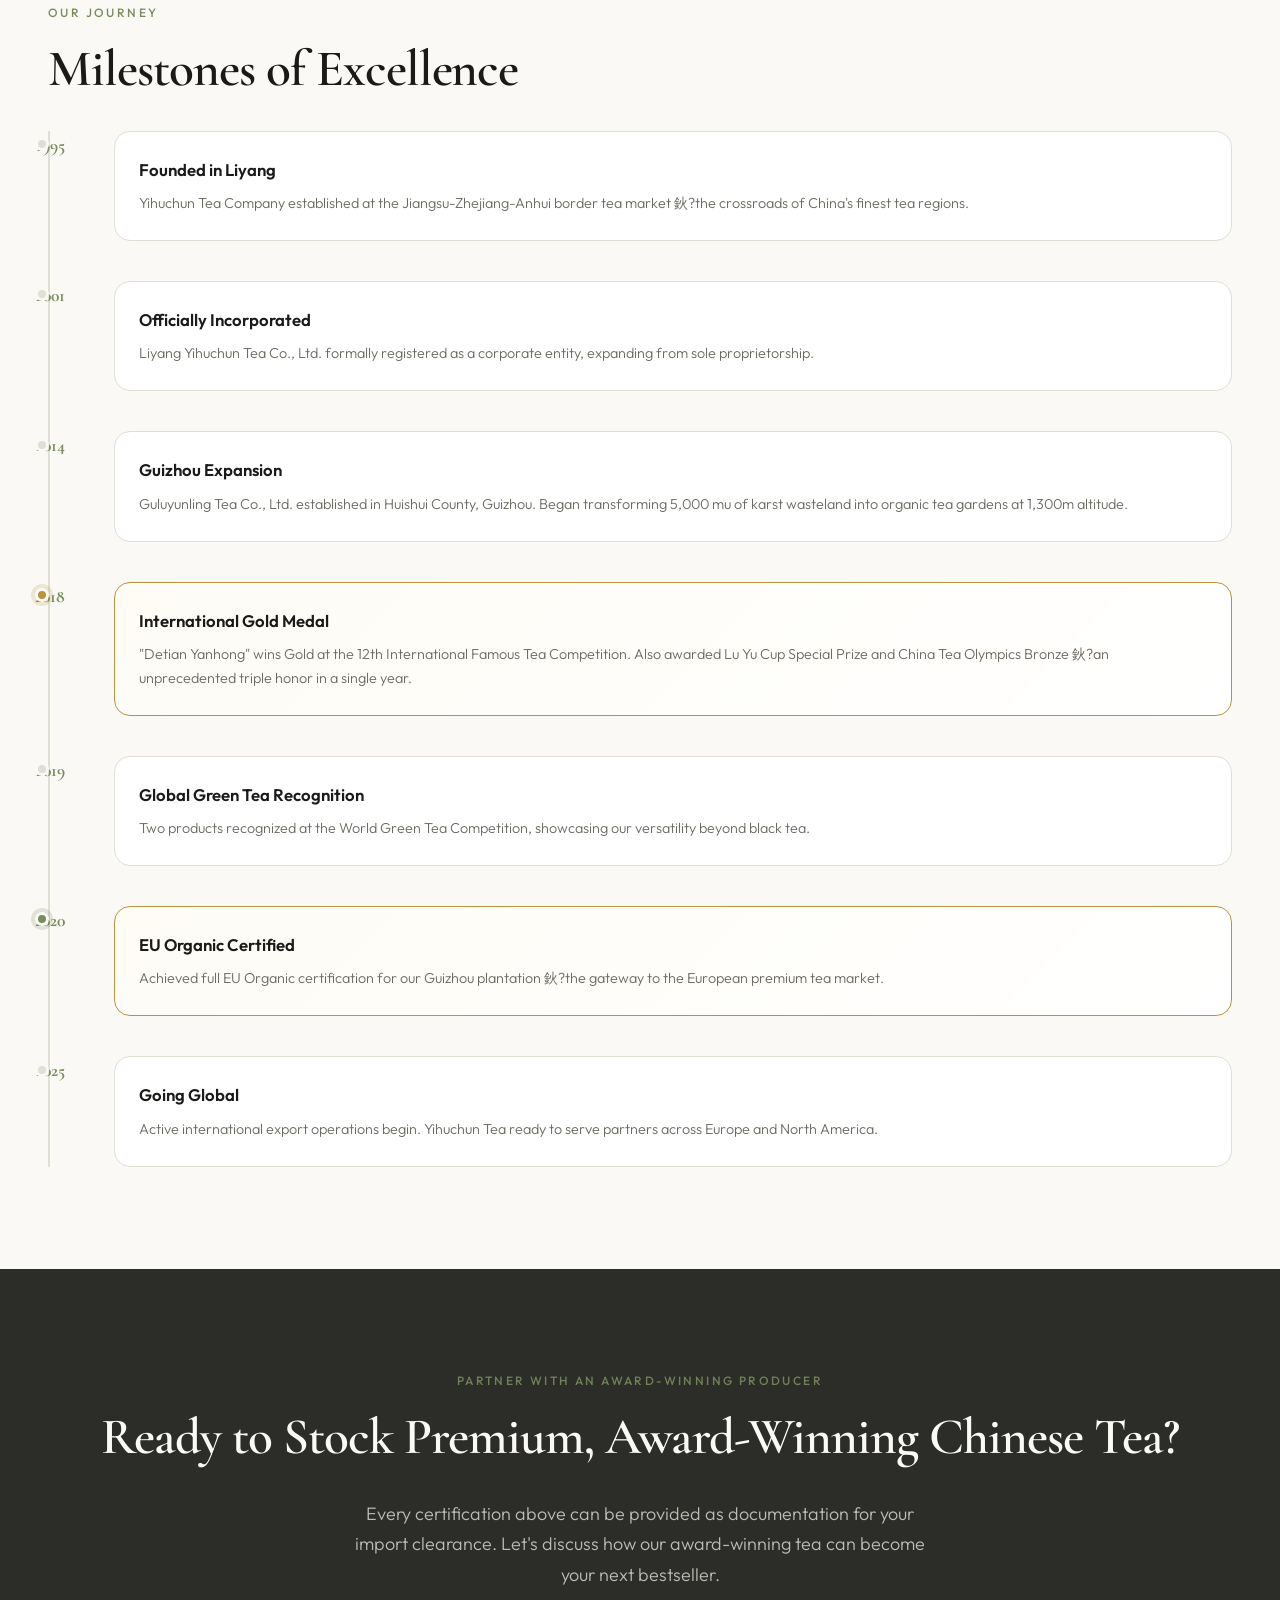
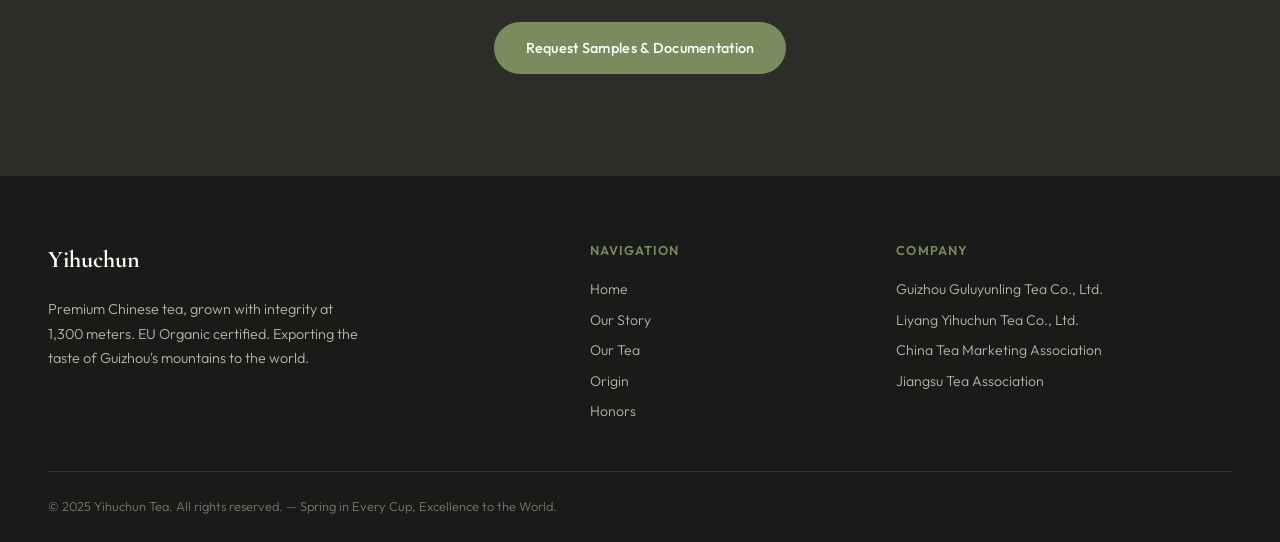
==== commit 57b28b13: "Regenerate all images with AI and fix references" ====
--- a/honors.html
+++ b/honors.html
@@ -35,7 +35,7 @@
   <!-- Page Header -->
   <header class="honors-hero">
     <div class="honors-hero-bg">
-      <img src="assets/images/honors-gallery-v2.jpg" alt="Yihuchun Tea honors and certifications gallery" class="honors-hero-img">
+      <img src="assets/images/honors-gallery.jpg" alt="Yihuchun Tea honors and certifications gallery" class="honors-hero-img">
     </div>
     <div class="honors-hero-overlay"></div>
     <div class="container honors-hero-content">
@@ -368,4 +368,4 @@
 
   <script src="js/main.js"></script>
 </body>
-</html>+</html>
